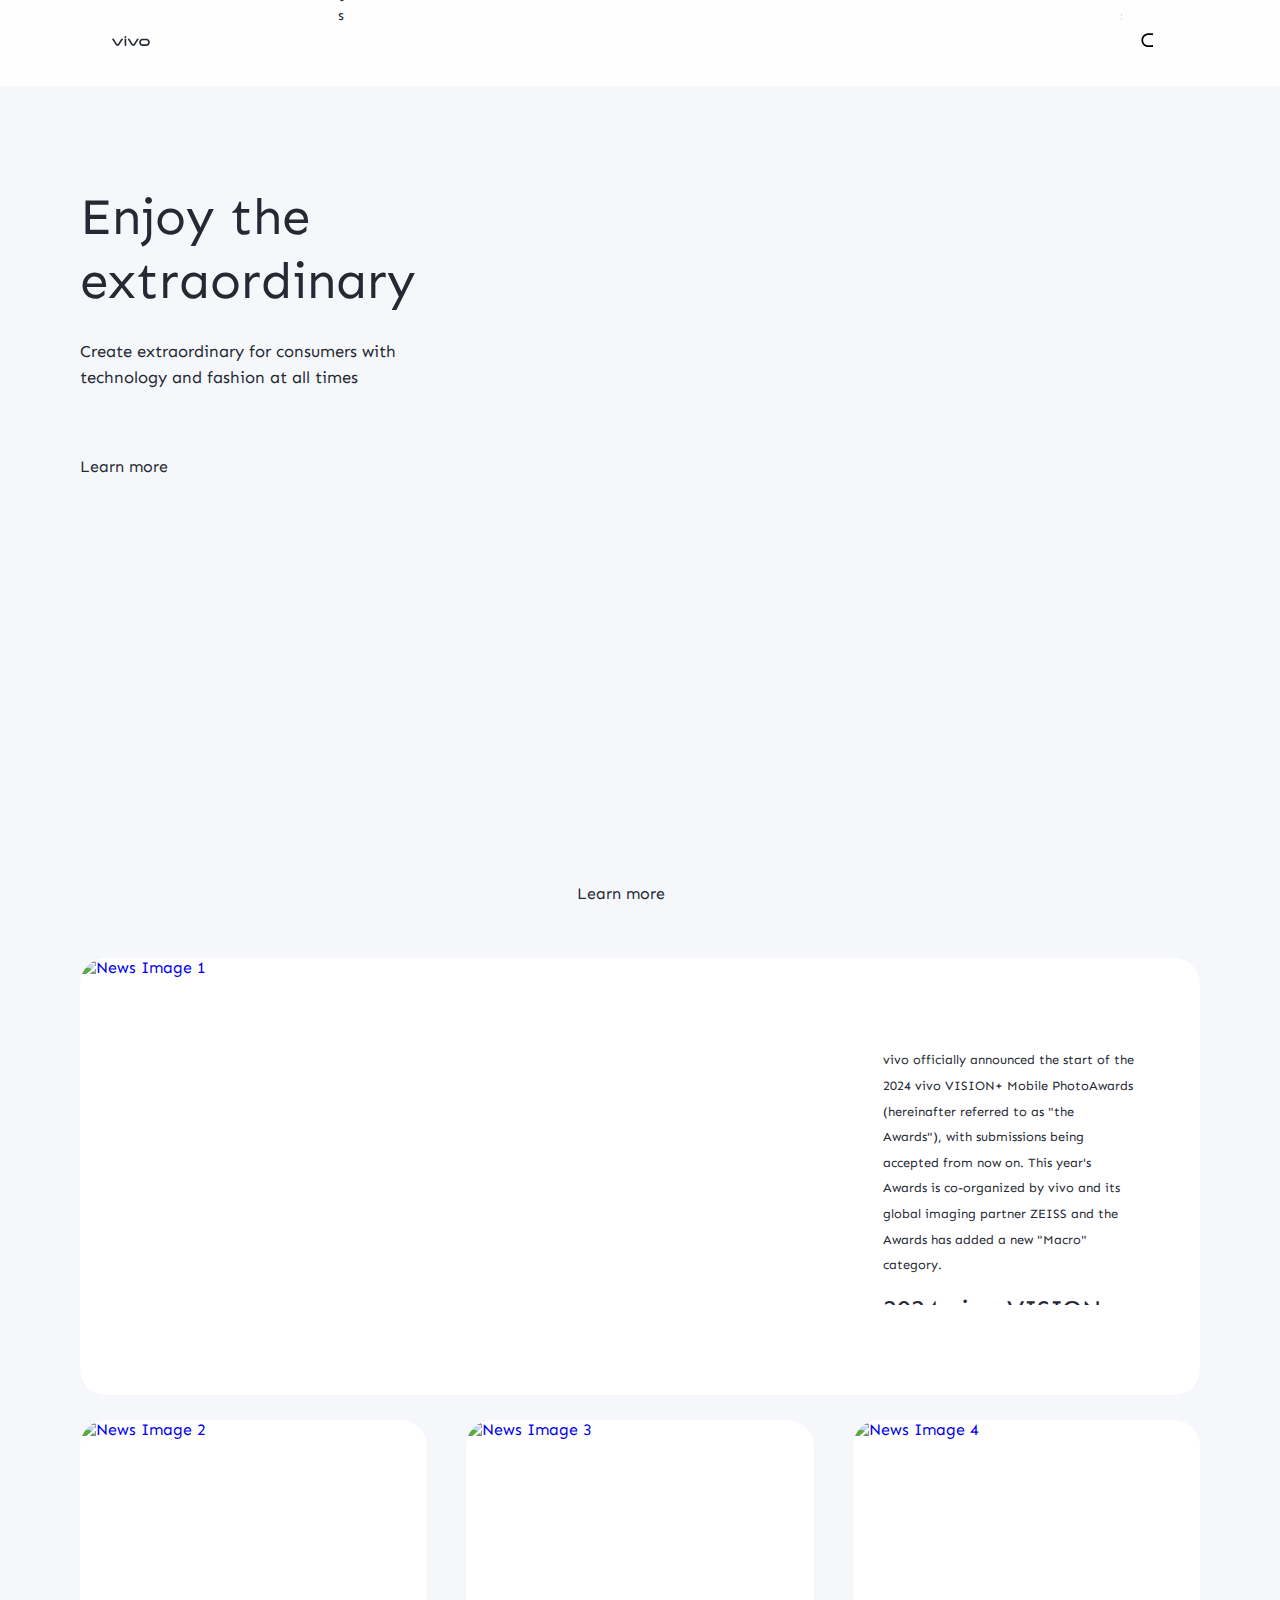
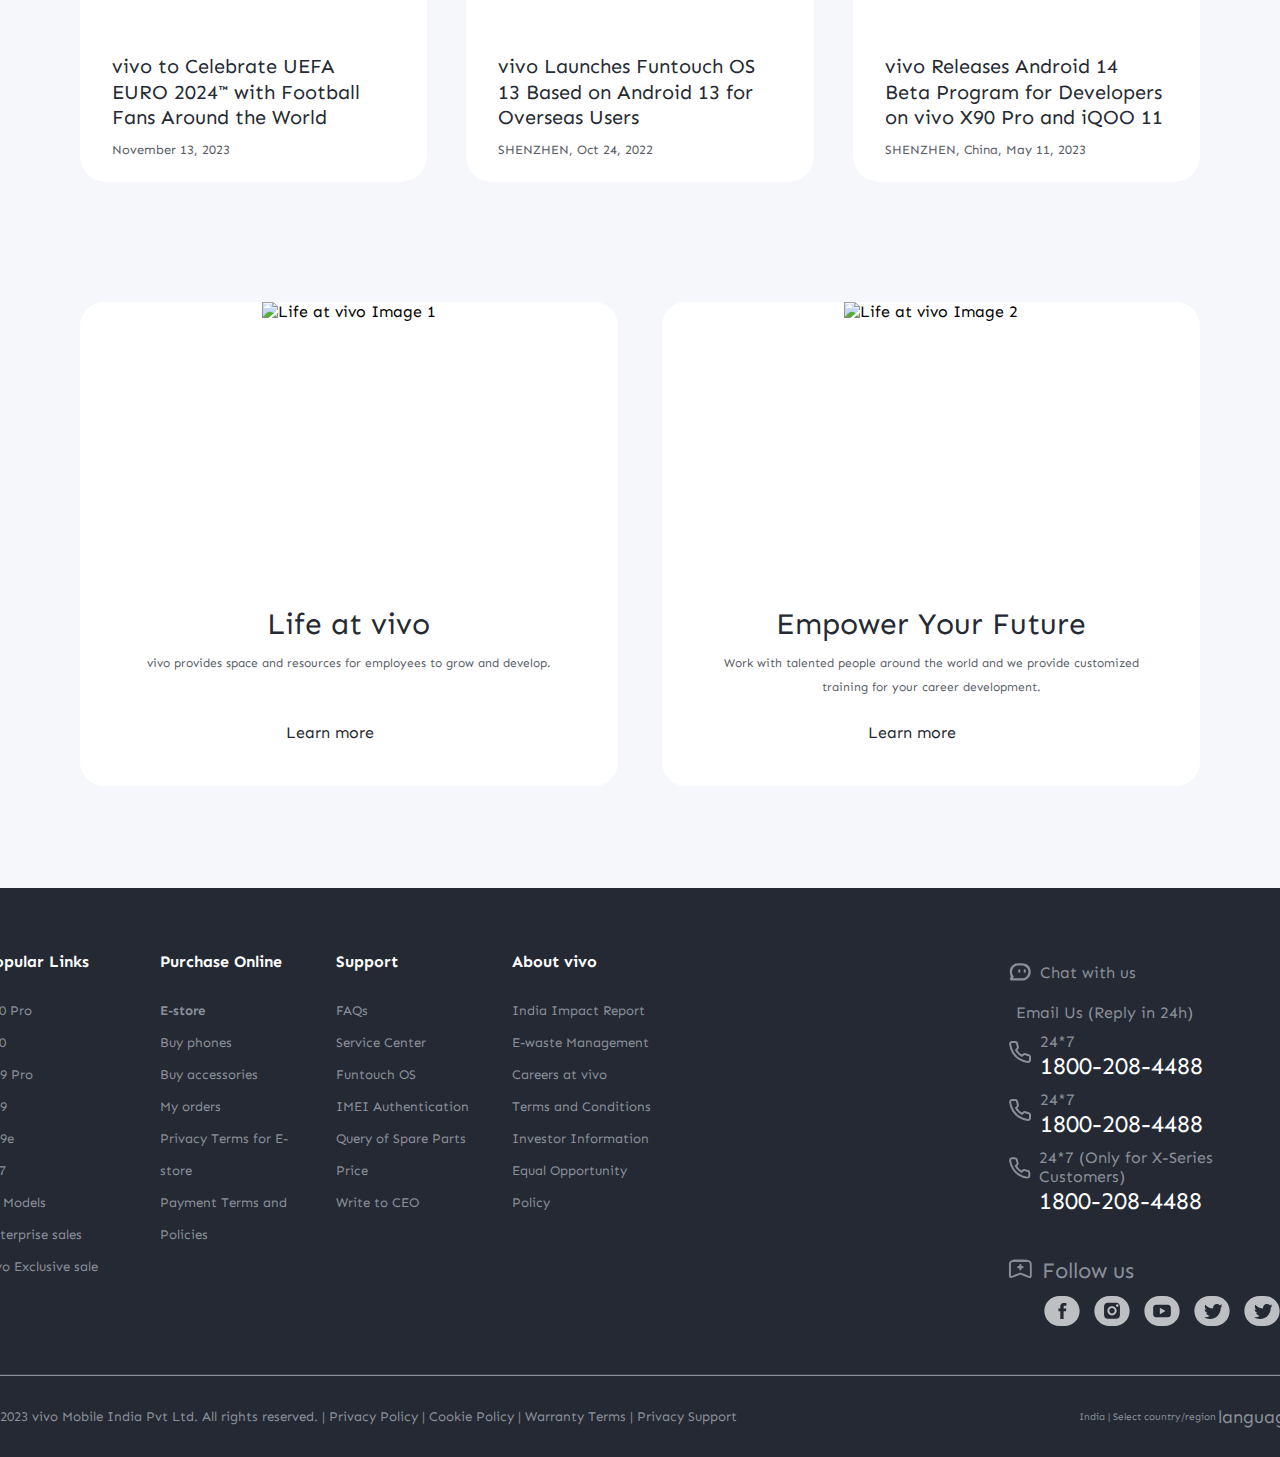
==== suvansh/index.html @ 3f486290 "Add files via upload" ====
<!DOCTYPE html>
<html lang="en">

<head>
  <meta charset="UTF-8">
  <meta name="viewport" content="width=device-width, initial-scale=1.0">
  <link rel="stylesheet" href="styles.css">
  <title>About vivo | vivo India</title>
  <link
  rel="icon"
  href="//asia-exstatic.vivoglobal.com/static/favicon-vivo_0549efd.ico"
  type="image/vnd.microsoft.icon"
/>
<link rel="stylesheet" href="../01Muzammil/stylehome.css" />

<script src="https://kit.fontawesome.com/25c81bc001.js" crossorigin="anonymous"></script>
</head>

<body>
  <!-- nav-common-start-->
  <nav class="navbar">
    <div class="logo-div">
      <a href><svg
          width="72"
          height="24"
          viewBox="0 0 103 28"
          version="1.1"
          xmlns="http://www.w3.org/2000/svg"
          xmlns:xlink="http://www.w3.org/1999/xlink">
          <path
            id="common-path"
            class="vep-wap-logo-path"
            d="M92.1201187,22.7773568 L83.3531521,22.7773568 C78.4247857,22.7773568 77.9864276,18.7356293 77.9864276,17.5007165 C77.9864276,16.2658037 78.4247857,12.2240763 83.3531521,12.2240763 L92.1201187,12.2240763 C97.0484851,12.2240763 97.4868432,16.2658037 97.4868432,17.5007165 C97.4868432,18.7356293 97.0484851,22.7773568 92.1201187,22.7773568 M92.1201187,7.77940186 L83.3531521,7.77940186 C74.2419976,7.77940186 73.4316287,15.2256518 73.4316287,17.5007165 C73.4316287,19.7759758 74.2419976,27.2222258 83.3531521,27.2222258 L92.1201187,27.2222258 C101.231468,27.2222258 102.041837,19.7759758 102.041837,17.5007165 C102.041837,15.2256518 101.231468,7.77940186 92.1201187,7.77940186"
            fill="#242933"></path>
          <path
            id="common-path"
            class="vep-wap-logo-path"
            d="M71.6722232,8.23532926 L68.8307758,8.23532926 C67.6137631,8.23532926 67.362967,8.44312615 66.8934784,9.13947923 C66.4241842,9.83602688 58.2963682,22.2443033 58.2963682,22.2443033 C58.0372058,22.6258479 57.7622835,22.7801391 57.4200413,22.7801391 C57.0779936,22.7801391 56.8028767,22.6258479 56.5437143,22.2443033 C56.5437143,22.2443033 48.4158983,9.83602688 47.9466042,9.13947923 C47.4771155,8.44312615 47.2263194,8.23532926 46.0095013,8.23532926 L43.1678593,8.23532926 C42.5139217,8.23532926 42.2146786,8.74664971 42.6257973,9.37101323 C43.0369161,9.99537674 52.3331032,24.1107786 52.3331032,24.1107786 C53.8394361,26.3265005 54.9449623,27.2222841 57.4200413,27.2222841 C59.8951202,27.2222841 61.0008409,26.3265005 62.5073684,24.1107786 C62.5073684,24.1107786 71.8031664,9.99537674 72.2142852,9.37101323 C72.6254039,8.74664971 72.3263554,8.23532926 71.6722232,8.23532926"
            fill="#242933"></path>
          <path
            id="common-path"
            class="vep-wap-logo-path"
            d="M33.9316764,9.43928657 C33.9316764,8.57716293 34.273335,8.2353098 35.1354586,8.2353098 L37.2832769,8.2353098 C38.1454005,8.2353098 38.4872537,8.57716293 38.4872537,9.43928657 L38.4872537,26.0182879 C38.4872537,26.8804115 38.1454005,27.2222647 37.2832769,27.2222647 L35.1354586,27.2222647 C34.273335,26.8804115 33.9316764,26.0182879 33.9316764,9.43928657 L33.9316764,9.43928657 Z"
            fill="#242933"></path>
          <path
            id="common-path"
            class="vep-wap-logo-path"
            d="M29.2512459,8.23532926 L26.4097985,8.23532926 C25.1925912,8.23532926 24.9417952,8.44312615 24.4723065,9.13947923 C24.0030124,9.83602688 15.8753909,22.2443033 15.8753909,22.2443033 C15.6160339,22.6256534 15.3411116,22.7801391 14.9988694,22.7801391 C14.6566271,22.7801391 14.3817048,22.6256534 14.1225424,22.2443033 C14.1225424,22.2443033 5.9947264,9.83602688 5.52543229,9.13947923 C5.05613818,8.44312615 4.80514754,8.23532926 3.5883294,8.23532926 L0.746492834,8.23532926 C0.0162852061,8.23532926 -0.206687867,8.74664971 0.204625463,9.37101323 C0.615744226,9.99537674 9.91193135,24.1107786 9.91193135,24.1107786 C11.4180697,26.3265005 12.5237904,27.2222841 14.9988694,27.2222841 C17.4741429,27.2222841 18.5796691,26.3265005 20.0861965,24.1107786 C20.0861965,24.1107786 29.3821891,9.99537674 29.7931133,9.37101323 C30.2044266,8.74664971 29.9814536,8.23532926 29.2512459,8.23532926"
            fill="#242933"></path>
          <path
            id="common-path"
            class="vep-wap-logo-path"
            d="M33.7359621,4.43800671 C33.0359123,3.73815144 33.0359123,3.18324812 33.7359621,2.48319828 L35.231983,0.987177377 C35.9318383,0.287127538 36.4869362,0.287127538 37.1867914,0.986982811 L38.6830069,2.48319828 C39.3828622,3.18324812 39.3828622,3.73815144 38.6830069,4.43800671 L37.1867914,5.93422218 C36.4869362,6.63427202 35.9318383,6.63427202 35.231983,5.93422218 L33.7359621,4.43800671 Z"
            fill="#242933"></path>
        </svg>
      </a>
    </div>
    <div class="sectionids">
      <ul class="sectionids-ul">
<<<<<<< HEAD
        <li><a href="../index.html">Home</a></li>
<<<<<<< HEAD
        <li><a href="products.html">Products</a></li>
=======
>>>>>>> 7c93c05c3db75f59382f20cd50e160024374c603
=======
        <li><a href="index.html">Home</a></li>
>>>>>>> a757526c0f9a6b9eab68d510dab47db81143c32b
        <li><a href="../Abhijeet/vivoProduct.html">Products</a></li>
        <li><a href="../Srijan/e-store.html">E-Store</a></li>
        <li><a href="../01Muzammil/vivo-exclusive-store/vivo-exclusive.html">vivo Exclusive store</a></li>
        <li><a href="community.html">Community</a></li>
        <li><a href="../krishna/support.html">Support</a></li>
        <li><a href="funtouch-os.html">Funtouch OS</a></li>
        <li><a href="../suvansh/index.html">Explore vivo</a></li>
        <li><a href="index.html">iQOO</a></li>
      </ul>
    </div>
    <div class="icon-div">
      <ul>
        <li>
          <a href></a><svg
            width="28"
            height="28"
            viewBox="0 0 28 28"
            version="1.1"
            xmlns="http://www.w3.org/2000/svg"
            xmlns:xlink="http://www.w3.org/1999/xlink">
            <path
              id="common-path"
              d="M16,5 C20.418278,5 24,8.581722 24,13 C24,16.0803917 22.2590043,18.7541521 19.7073223,20.0909719 L23.0905984,23.3102362 C23.2506305,23.4625276 23.2569056,23.7157158 23.1046142,23.875748 C23.0291106,23.9550893 22.9243759,24 22.8148504,24 L20.6539141,24 C20.3972737,24 20.150457,23.9013297 19.9645442,23.7244095 L17.0320536,20.9340435 C16.6941842,20.9775607 16.3497126,21 16,21 L12,21 C7.581722,21 4,17.418278 4,13 C4,8.581722 7.581722,5 12,5 L16,5 Z M16,7 L12,7 C8.6862915,7 6,9.6862915 6,13 C6,16.3137085 8.6862915,19 12,19 L16,19 C19.3137085,19 22,16.3137085 22,13 C22,9.6862915 19.3137085,7 16,7 Z"></path>
          </svg>
        </li>
        <li>
          <a href><svg
              xmlns="http://www.w3.org/2000/svg"
              width="28"
              height="28"
              viewBox="0 0 28 28">
              <g
                id="common-path"
                transform="translate(3.000000, 5.000000)"
                fill="#242933"
                fill-rule="nonzero">
                <g transform="translate(0.000000, 12.000000)">
                  <path
                    id="common-path"
                    d="M5.77506174,0.00413847206 L6,0 L17,0 C20.2383969,0 22.8775718,2.56557489 22.9958615,5.77506174 L23,6 L23,6.5 C23,6.77614237 22.7761424,7 22.5,7 L21.5,7 C21.2238576,7 21,6.77614237 21,6.5 L21,6 C21,3.85780461 19.3160315,2.10892112 17.1996403,2.00489531 L17,2 L6,2 C3.85780461,2 2.10892112,3.68396847 2.00489531,5.80035966 L2,6 L2,6.5 C2,6.77614237 1.77614237,7 1.5,7 L0.5,7 C0.223857625,7 3.38176876e-17,6.77614237 0,6.5 L0,6 C0,2.76160306 2.56557489,0.122428238 5.77506174,0.00413847206 Z"></path>
                </g>
                <path
                  id="common-path"
                  d="M13.002,0 C15.7634237,0 18.002,2.23857625 18.002,5 C18.002,7.76142375 15.7634237,10 13.002,10 L10.002,10 C7.24057625,10 5.002,7.76142375 5.002,5 C5.002,2.23857625 7.24057625,0 10.002,0 L13.002,0 Z M13.002,2 L10.002,2 C8.34514575,2 7.002,3.34314575 7.002,5 C7.002,6.59768088 8.25091996,7.90366088 9.82572721,7.99490731 L10.002,8 L13.002,8 C14.6588542,8 16.002,6.65685425 16.002,5 C16.002,3.40231912 14.75308,2.09633912 13.1782728,2.00509269 L13.002,2 Z"></path>
              </g>
            </svg></a>
        </li>
      </ul>
    </div>
    <div class="bars-icons">
      <i class="fa-solid fa-bars"></i>
    </div>
  </nav>
<<<<<<< HEAD
=======
  <!-- nav-common-end -->
>>>>>>> 7c93c05c3db75f59382f20cd50e160024374c603
  <!-- Main content container with about class -->
  <div class="about content">
    <!-- Top Section -->
    <div class="top-section">
      <div class="top-img-box">
        <!-- Responsive image with source set -->
        <picture class="section">
          <source srcset="//asia-exstatic.vivoglobal.com/static/bus/about-vivo/home/dist/img/banner-wap_3d18c80.png"
            media="screen and (max-width: 768px)">
          <img src="//asia-exstatic.vivoglobal.com/static/bus/about-vivo/home/dist/img/banner-pc_9ada762.jpg"
            alt="Top Banner Image">
        </picture>
      </div>
      <div class="top-content-box">
        <!-- Title, auxiliary title, and learn more link -->
        <p class="title section">Enjoy the extraordinary</p>
        <div class="auxiliaryTitle section">Create extraordinary for consumers with technology and fashion at all times
        </div>
        <a class="link link-vivo" href="https://www.vivo.com/en/about-vivo/culture" data-name="Enjoy the extraordinary">
          <span class="section">Learn more</span>
        </a>
      </div>
    </div>

    <!-- Content Wrap -->
    <div class="content-wrap margin-top">
      <!-- News Wrap -->
      <div class="news-wrap">
        <div class="news-head">
          <!-- News title, auxiliary title, and learn more link -->
          <p class="news-title section"></p>
          <p class="news-auxiliaryTitle section"></p>
          <a class="news-link link link-vivo" href="/en/about-vivo/news">
            <span class="section">Learn more</span>
          </a>
        </div>
        <!-- News List -->
        <ul>
          <!-- News Item 1 -->
          <li>
            <a href="/en/about-vivo/news/visionplus-2024" style="opacity: 1; transform: translateY(0px);">
              <div class="img-box">
                <img class="section"
                  src="https://asia-exstatic-vivofs.vivo.com/PSee2l50xoirPK7y/1700131267339/0d140b87af67050ff0d4ca488b136fec.jpg"
                  alt="News Image 1">
              </div>
              <div class="content-box" style="opacity: 1; transform: translateY(0px);">
                <div class="content-box-div">
                  <!-- News content: type, title, date -->
                  <p class="type section">vivo officially announced the start of the 2024 vivo VISION+ Mobile PhotoAwards
                    (hereinafter referred to as "the Awards"), with submissions being accepted from now on. This year's
                    Awards is co-organized by vivo and its global imaging partner ZEISS and the Awards has added a new
                    "Macro" category.</p>
                  <p class="title section">2024 vivo VISION+ Mobile PhotoAwards Now Launched</p>
                  <p class="date section">November 13, 2023</p>
                </div>
              </div>
            </a>
          </li>
          <!-- News Item 2 -->
          <li>
            <a href="/en/about-vivo/news/european-football-championship" style="opacity: 1; transform: translateY(0px);"
              class="">
              <div class="img-box">
                <img class="section"
                  src="https://asia-exstatic-vivofs.vivo.com/PSee2l50xoirPK7y/1699855565873/b72aaa2740de5b461c51fe7a09f1814a.jpg"
                  alt="News Image 2">
              </div>
              <div class="content-box">
                <div class="content-box-div">
                  <!-- News content: type, title, date -->
                  <p class="type section">vivo is thrilled to be joining global football fans at the highly anticipated
                    UEFA EURO 2024TM, set to take place in Germany next summer.</p>
                  <p class="title section">vivo to Celebrate UEFA EURO 2024™ with Football Fans Around the World
                  </p>
                  <p class="date section">November 13, 2023</p>
                </div>
              </div>
            </a>
          </li>
          <!-- News Item 3 -->
          <li>
            <a href="/en/about-vivo/news/fos-13" style="opacity: 1; transform: translateY(0px);">
              <div class="img-box">
                <img class="section"
                  src="https://asia-exstatic-vivofs.vivo.com/PSee2l50xoirPK7y/1666578416890/127d2bfc8c74b2ececf94de65e20e2e2.png"
                  alt="News Image 3">
              </div>
              <div class="content-box">
                <div class="content-box-div">
                  <!-- News content: type, title, date -->
                  <p class="type section">This new operating system brings new personalization options, security upgrades,
                    and more easy-to-use features for a smoother, uninterrupted experience</p>
                  <p class="title section">vivo Launches Funtouch OS 13 Based on Android 13 for Overseas Users</p>
                  <p class="date section">SHENZHEN, Oct 24, 2022</p>
                </div>
              </div>
            </a>
          </li>
          <!-- News Item 4 -->
          <li>
            <a href="/en/about-vivo/news/android-14" style="opacity: 1; transform: translateY(0px);">
              <div class="img-box">
                <img class="section"
                  src="https://asia-exstatic-vivofs.vivo.com/PSee2l50xoirPK7y/1683772980721/dcc50623fa39701396b88b13f3b0f4c5.png"
                  alt="News Image 4">
              </div>
              <div class="content-box">
                <div class="content-box-div">
                  <!-- News content: type, title, date -->
                  <p class="type section">Global technology brand vivo today announced Android 14 Beta 1 will be available
                    on vivo X90 Pro and iQOO 11 smartphones in Southeast Asia starting from May 11. The program provides
                    vivo developers with early access to the latest Android experience, enabling them to try out
                  <!-- News content: type, title, date -->
                  <p class="type section">Global technology brand vivo today announced Android 14 Beta 1 will be available
                    on vivo X90 Pro and iQOO 11 smartphones in Southeast Asia starting from May 11. The program provides
                    vivo developers with early access to the latest Android experience, enabling them to try out the new
                    features and improve the compatibility of their applications.</p>
                  <p class="title section">vivo Releases Android 14 Beta Program for Developers on vivo X90 Pro
                    and iQOO 11</p>
                  <p class="date section">SHENZHEN, China, May 11, 2023</p>
                </div>
              </div>
            </a>
          </li>
        </ul>
      </div>

      <!-- Life at vivo Section -->
      <div class="life-vivo">
        <!-- Life at vivo Item 1 -->
        <div>
          <div class="img section">
            <img src="https://asia-exstatic-vivofs.vivo.com/PSee2l50xoirPK7y/1543053148711/59c161fef6450ffbbc30c06a859ef04d.png"
              alt="Life at vivo Image 1">
          </div>
          <div class="text">
            <!-- Life at vivo content: title, sketch, learn more link -->
            <p class="life-title section">Life at vivo</p>
            <p class="life-sketch section">vivo provides space and resources for employees to grow and develop.</p>
            <a class="link link-vivo" data-name="Life at vivo" href="/en/about-vivo/career/life-at-vivo"><span
                class="section">Learn more</span></a>
          </div>
        </div>
        <!-- Life at vivo Item 2 -->
        <div>
          <div class="img section">
            <img src="https://asia-exstatic-vivofs.vivo.com/PSee2l50xoirPK7y/1543053544861/196266f59cb5cb17a0e7ebeb726f50de.png"
              alt="Life at vivo Image 2">
          </div>
          <div class="text">
            <!-- Life at vivo content: title, sketch, learn more link -->
            <p class="life-title section">Empower Your Future</p>
            <p class="life-sketch section">Work with talented people around the world and we provide customized
              training for your career development.</p>
            <a class="link link-vivo" data-name="Empower Your Future" href="/en/about-vivo/empower-your-future"><span
                class="section">Learn more</span></a>
          </div>
        </div>
      </div>
    </div>
  </div>
  </div>
  </div>
  </div>
  </div>
  <footer>
    <div class="upper-text">
      <div class="left-container">
        <div class="footer-attributes">
          <h4>Popular Links</h4>
          <h5><a href="x90-pro.html">X90 Pro</a></h5>
          <h5><a href="x90.html">X90</a></h5>
          <h5><a href="v29-pro.html">V29 Pro</a></h5>
          <h5><a href="v29.html">V29</a></h5>
          <h5><a href="v29e.html">V29e</a></h5>
          <h5><a href="y27.html">Y27</a></h5>
          <h5><a href="all-models.html">All Models</a></h5>
          <h5><a href="enterprise-sales.html">Enterprise sales</a></h5>
          <h5><a href="vivo-exclusive-sales.html">vivo Exclusive sale</a></h5>
        </div>
        <div class="footer-attributes">
          <h4>Purchase Online</h4>
          <a href="e-store.html">
            <h5>E-store</h5>
          </a>
          <h5><a href="buy-phones.html">Buy phones</a></h5>
          <h5><a href="buy-accessories.html">Buy accessories</a></h5>
          <h5><a href="my-orders.html">My orders</a></h5>
          <h5>
            <a href="privacy-terms-e-store.html">Privacy Terms for E-store</a>
          </h5>
          <h5>
            <a href="payment-terms-policies.html">Payment Terms and Policies</a>
          </h5>
        </div>
        <div class="footer-attributes">
          <h4>Support</h4>
          <h5><a href="faq.html">FAQs</a></h5>
          <h5><a href="service-center.html">Service Center</a></h5>
          <h5><a href="funtouch-os.html">Funtouch OS</a></h5>
          <h5><a href="imei-authentication.html">IMEI Authentication</a></h5>
          <h5>
            <a href="spare-parts-query.html">Query of Spare Parts Price</a>
          </h5>
          <h5><a href="write-to-ceo.html">Write to CEO</a></h5>
        </div>
        <div class="footer-attributes">
          <h4>About vivo</h4>
          <h5><a href="india-impact-report.html">India Impact Report</a></h5>
          <h5><a href="e-waste-management.html">E-waste Management</a></h5>
          <h5><a href="careers-at-vivo.html">Careers at vivo</a></h5>
          <h5>
            <a href="terms-and-conditions.html">Terms and Conditions</a>
          </h5>
          <h5>
            <a href="investor-information.html">Investor Information</a>
          </h5>
          <h5>
            <a href="equal-opportunity-policy.html">Equal Opportunity Policy</a>
          </h5>
        </div>
      </div>
      <div class="right-container">
        <div class="right-upper-msg-box">
          <a class="msg-link" href>
            <svg
              xmlns="http://www.w3.org/2000/svg"
              xmlns:xlink="http://www.w3.org/1999/xlink"
              width="100%"
              viewBox="0 0 100 83"
              xml:space="preserve">
              <path
                fill="#828791"
                opacity="1.000000"
                stroke="none"
                id="common-path"
                d="M41.646271,1.264793 C48.021152,1.000000 54.042305,1.000000 60.531731,1.000000 C63.112144,2.556065 65.644722,2.011544 67.988136,2.355129 C83.225128,4.589136 94.530022,13.501679 98.153130,27.540466 C103.760262,49.266937 99.937042,66.414024 78.416664,78.927376 C73.276405,81.916267 67.510551,82.289825 61.680248,82.353027 C44.708366,82.536980 27.738106,82.611839 10.766744,82.329323 C3.851337,82.214195 2.891072,81.094139 3.188910,74.198586 C3.274051,72.227409 3.668442,70.423912 4.514659,68.772911 C6.423957,65.047791 5.648293,61.578064 4.637895,57.708122 C-2.003165,32.272137 2.612155,17.258274 24.412493,4.637723 C29.552517,1.662084 35.656052,2.550513 41.646271,1.264793 z" />
              <path
                fill="#252A34"
                opacity="1.000000"
                stroke="none"
                id="bg-path"
                d="M60.571693,12.035473 C84.428963,15.370170 96.672005,36.656593 86.022270,56.073414 C80.837746,65.525940 72.510719,71.464882 61.582211,71.900345 C47.963223,72.443024 34.304558,71.939697 20.663908,72.026527 C17.514275,72.046577 17.102703,70.718163 18.582293,68.523277 C21.161104,64.697784 19.797455,62.163490 17.293512,58.601421 C10.684074,49.198948 11.205389,38.562889 15.739708,28.645550 C20.342918,18.577528 29.070789,13.003926 40.166565,12.103437 C46.775536,11.567080 53.463551,12.004617 60.571693,12.035473 z" />
              <path
                fill="#818690"
                opacity="1.000000"
                stroke="none"
                id="common-path"
                d="M76.526947,30.976627 C76.885658,34.484676 77.095207,37.637726 77.114975,40.791962 C77.133751,43.785923 76.113121,45.986370 72.570862,46.060497 C69.048813,46.134197 67.903908,44.116879 67.858978,41.021851 C67.832405,39.191467 67.800652,37.359566 67.843613,35.530048 C67.998230,28.945473 69.965004,27.811380 76.526947,30.976627 z" />
              <path
                fill="#818690"
                opacity="1.000000"
                stroke="none"
                id="common-path"
                d="M47.729248,45.963493 C43.745121,46.429993 42.022461,44.613419 41.871204,41.253597 C41.752987,38.627586 41.714451,35.962322 42.031155,33.362080 C42.370842,30.573090 44.027622,28.840485 47.098976,29.216082 C49.766174,29.542255 51.459671,30.979280 51.020706,33.831589 C50.390884,37.924026 53.386391,42.912083 47.729248,45.963493 z" />
            </svg>
            <p>Chat with us</p>
          </a>
          <a class="msg-link" href>
            <i class="fa-solid fa-envelope"></i>
            <p>Email Us (Reply in 24h)</p>
          </a>
          <a class="footer-msg-box" href>
            <svg
              xmlns="http://www.w3.org/2000/svg"
              width="24"
              height="24"
              viewBox="0 0 24 24"
              fill="none"
              stroke="currentColor"
              stroke-width="2"
              stroke-linecap="round"
              stroke-linejoin="round"
              class="lucide lucide-phone">
              <path
                id="common-path"
                d="M22 16.92v3a2 2 0 0 1-2.18 2 19.79 19.79 0 0 1-8.63-3.07 19.5 19.5 0 0 1-6-6 19.79 19.79 0 0 1-3.07-8.67A2 2 0 0 1 4.11 2h3a2 2 0 0 1 2 1.72 12.84 12.84 0 0 0 .7 2.81 2 2 0 0 1-.45 2.11L8.09 9.91a16 16 0 0 0 6 6l1.27-1.27a2 2 0 0 1 2.11-.45 12.84 12.84 0 0 0 2.81.7A2 2 0 0 1 22 16.92z" />
            </svg>
            <p>
              <span class="footer-msg-title">24*7</span>
              <span class="footer-msg-tel">1800-208-4488</span>
            </p>
          </a>
          <a class="footer-msg-box" href>
            <svg
              xmlns="http://www.w3.org/2000/svg"
              width="24"
              height="24"
              viewBox="0 0 24 24"
              fill="none"
              stroke="currentColor"
              stroke-width="2"
              stroke-linecap="round"
              stroke-linejoin="round"
              class="lucide lucide-phone">
              <path
                id="common-path"
                d="M22 16.92v3a2 2 0 0 1-2.18 2 19.79 19.79 0 0 1-8.63-3.07 19.5 19.5 0 0 1-6-6 19.79 19.79 0 0 1-3.07-8.67A2 2 0 0 1 4.11 2h3a2 2 0 0 1 2 1.72 12.84 12.84 0 0 0 .7 2.81 2 2 0 0 1-.45 2.11L8.09 9.91a16 16 0 0 0 6 6l1.27-1.27a2 2 0 0 1 2.11-.45 12.84 12.84 0 0 0 2.81.7A2 2 0 0 1 22 16.92z" />
            </svg>
            <p>
              <span class="footer-msg-title">24*7</span>
              <span class="footer-msg-tel">1800-208-4488</span>
            </p>
          </a>
          <a class="footer-msg-box" href>
            <svg
              xmlns="http://www.w3.org/2000/svg"
              width="24"
              height="24"
              viewBox="0 0 24 24"
              fill="none"
              stroke="currentColor"
              stroke-width="2"
              stroke-linecap="round"
              stroke-linejoin="round"
              class="lucide lucide-phone">
              <path
                id="common-path"
                d="M22 16.92v3a2 2 0 0 1-2.18 2 19.79 19.79 0 0 1-8.63-3.07 19.5 19.5 0 0 1-6-6 19.79 19.79 0 0 1-3.07-8.67A2 2 0 0 1 4.11 2h3a2 2 0 0 1 2 1.72 12.84 12.84 0 0 0 .7 2.81 2 2 0 0 1-.45 2.11L8.09 9.91a16 16 0 0 0 6 6l1.27-1.27a2 2 0 0 1 2.11-.45 12.84 12.84 0 0 0 2.81.7A2 2 0 0 1 22 16.92z" />
            </svg>
            <p>
              <span class="footer-msg-title">24*7 (Only for X-Series
                Customers)</span>
              <span class="footer-msg-tel">1800-208-4488</span>
            </p>
          </a>
        </div>
        <div class="icons-holder">
          <svg
            id="Layer_1"
            xmlns="http://www.w3.org/2000/svg"
            xmlns:xlink="http://www.w3.org/1999/xlink"
            width="24"
            height="24"
            viewBox="0 0 99 80"
            xml:space="preserve">
            <path
              fill="#868B95"
              opacity="1.000000"
              stroke="none"
              d="M22.000000,1.000000 C41.354229,1.000000 60.708454,1.000000 80.485077,1.378464 C97.149338,8.187816 98.177727,9.741574 98.177917,27.857355 C98.178047,40.684181 98.203545,53.511082 98.168396,66.337814 C98.141891,76.009033 92.928085,79.512886 83.834625,75.941940 C74.389687,72.232964 64.930298,68.550980 55.589142,64.593056 C52.445217,63.260944 49.784660,63.158024 46.603237,64.500793 C36.643559,68.704453 26.594250,72.705307 16.500368,76.578049 C9.867978,79.122719 4.039895,75.835495 3.953493,69.176941 C3.735241,52.357323 3.701173,35.526234 4.094473,18.711466 C4.300238,9.914347 9.870234,4.451293 18.558840,2.821495 C19.776926,2.593008 20.856377,1.625450 22.000000,1.000000 M88.347229,15.682558 C86.284546,11.656813 82.587326,11.021996 78.608376,11.020154 C60.301941,11.011679 41.995434,10.986703 23.689089,11.028489 C15.445984,11.047305 12.712748,13.822199 12.678596,22.216595 C12.623077,35.862984 12.648214,49.509800 12.682201,63.156330 C12.686076,64.712204 12.964801,66.267395 13.165779,68.333870 C15.352375,67.585655 16.912663,67.125748 18.416683,66.524979 C27.522366,62.887806 36.674450,59.356594 45.683376,55.492374 C49.323524,53.930996 52.506893,53.850021 56.173500,55.423527 C65.181694,59.289345 74.333450,62.821545 83.440483,66.455284 C85.077301,67.108383 86.776398,67.605408 89.340721,68.479065 C89.340721,62.220520 89.405220,56.775742 89.327400,51.333000 C89.161110,39.702675 88.921150,28.073400 88.347229,15.682558 z" />
            <path
              fill="#252A34"
              opacity="1.000000"
              stroke="none"
              d="M88.529297,16.063128 C88.921150,28.073400 89.161110,39.702675 89.327400,51.333000 C89.405220,56.775742 89.340721,62.220520 89.340721,68.479065 C86.776398,67.605408 85.077301,67.108383 83.440483,66.455284 C74.333450,62.821545 65.181694,59.289345 56.173500,55.423527 C52.506893,53.850021 49.323524,53.930996 45.683376,55.492374 C36.674450,59.356594 27.522366,62.887806 18.416683,66.524979 C16.912663,67.125748 15.352375,67.585655 13.165779,68.333870 C12.964801,66.267395 12.686076,64.712204 12.682201,63.156330 C12.648214,49.509800 12.623077,35.862984 12.678596,22.216595 C12.712748,13.822199 15.445984,11.047305 23.689089,11.028489 C41.995434,10.986703 60.301941,11.011679 78.608376,11.020154 C82.587326,11.021996 86.284546,11.656813 88.529297,16.063128 M55.161678,43.382088 C55.327820,41.430813 55.493958,39.479542 55.674107,37.363731 C58.509018,37.053459 61.047848,36.775593 63.949226,36.458046 C63.817913,33.470280 63.705933,30.922340 63.592861,28.349607 C60.608635,28.093039 58.203918,27.886293 56.440647,27.734695 C53.914574,25.032202 57.705498,20.352001 51.939728,19.549866 C44.330151,18.491222 47.897415,25.089163 45.846493,27.783716 C43.320400,27.992739 40.908623,28.192303 38.494652,28.392048 C38.494652,31.429531 38.494652,33.973186 38.494652,36.640949 C41.307346,36.883186 43.716415,37.090664 46.277817,37.311256 C46.596100,40.026161 46.874783,42.403236 47.226070,45.399662 C50.139271,44.959919 52.507599,44.602421 55.161678,43.382088 z" />
            <path
              fill="#888D97"
              opacity="1.000000"
              stroke="none"
              d="M55.018806,43.813507 C52.507599,44.602421 50.139271,44.959919 47.226070,45.399662 C46.874783,42.403236 46.596100,40.026161 46.277817,37.311256 C43.716415,37.090664 41.307346,36.883186 38.494652,36.640949 C38.494652,33.973186 38.494652,31.429531 38.494652,28.392048 C40.908623,28.192303 43.320400,27.992739 45.846493,27.783716 C47.897415,25.089163 44.330151,18.491222 51.939728,19.549866 C57.705498,20.352001 53.914574,25.032202 56.440647,27.734695 C58.203918,27.886293 60.608635,28.093039 63.592861,28.349607 C63.705933,30.922340 63.817913,33.470280 63.949226,36.458046 C61.047848,36.775593 58.509018,37.053459 55.674107,37.363731 C55.493958,39.479542 55.327820,41.430813 55.018806,43.813507 z" />
          </svg>
          <div class="social-icons-container">
            <p>Follow us</p>
            <div class="social-icons">
              <svg
                viewBox="0 0 40 34"
                version="1.1"
                xmlns="http://www.w3.org/2000/svg"
                xmlns:xlink="http://www.w3.org/1999/xlink"
                width="40"
                height="34">
                <path
                  class="blue-hover"
                  d="M17,0 L23,0 C32.3888407,-1.72470207e-15 40,7.61115925 40,17 C40,26.3888407 32.3888407,34 23,34 L17,34 C7.61115925,34 1.14980138e-15,26.3888407 0,17 C-1.14980138e-15,7.61115925 7.61115925,1.72470207e-15 17,0 Z"
                  id="矩形"
                  fill="#BDBFC2"></path>
                <path
                  class="white-hover"
                  d="M25,11.0744073 L25,8 L22.3459055,8 L22.3459055,8.01288844 C18.8614848,8.13345284 18.145777,10.0566138 18.0838475,12.0770432 L18.0766877,14.2125912 L16,14.2125912 L16,17.2873313 L18.0766877,17.2873313 L18.0766877,26 L21.8025539,26 L21.8025539,17.2873313 L24.4719471,17.2873313 L25,14.2125912 L21.8025539,14.2125912 L21.8025539,12.3039524 C21.8025539,11.6246469 22.2640264,11.0744073 22.9231899,11.0744073 L25,11.0744073 Z"
                  id="Fill-1"
                  fill="#242933"></path>
              </svg>
              <svg
                viewBox="0 0 40 34"
                version="1.1"
                xmlns="http://www.w3.org/2000/svg"
                xmlns:xlink="http://www.w3.org/1999/xlink"
                width="40"
                height="34">
                <path
                  class="blue-hover"
                  d="M17,0 L23,0 C32.3888407,-1.72470207e-15 40,7.61115925 40,17 C40,26.3888407 32.3888407,34 23,34 L17,34 C7.61115925,34 1.14980138e-15,26.3888407 0,17 C-1.14980138e-15,7.61115925 7.61115925,1.72470207e-15 17,0 Z"
                  id="矩形备份-10"
                  fill="#BDBFC2"></path>
                <g
                  class="white-hover"
                  transform="translate(11.000000, 7.000000)"
                  fill="#242933">
                  <path
                    class="white-hover"
                    d="M9.0000415,6.69406151 C7.34274629,6.69406151 6,8.03681244 6,9.69411338 C6,11.3513106 7.34274629,12.6940615 9.0000415,12.6940615 C10.6572537,12.6940615 12,11.3513106 12,9.69411338 C12,8.03681244 10.6572537,6.69406151 9.0000415,6.69406151"
                    id="Fill-1"
                    fill="#242933"></path>
                  <path
                    class="white-hover"
                    d="M4.23689345,0.75 C1.90706544,0.75 0,2.65801991 0,4.98901396 L0,14.5199948 C0,16.8419801 1.90706544,18.75 4.23689345,18.75 L13.7631285,18.75 C16.0929565,18.75 18,16.8419801 18,14.510986 L18,4.98901396 C17.9909957,2.65801991 16.0839303,0.75 13.7541023,0.75 L4.23689345,0.75 Z M9.0000545,15 C6.09823362,15 3.75,12.6517664 3.75,9.7500545 C3.75,6.84823362 6.09823362,4.5 9.0000545,4.5 C11.9017664,4.5 14.25,6.84823362 14.25,9.7500545 C14.25,12.6517664 11.9017664,15 9.0000545,15 L9.0000545,15 Z M15.0000364,5.25 C14.1755511,5.25 13.5,4.58439236 13.5,3.74996362 C13.5,2.91553489 14.1656076,2.25 15.0000364,2.25 C15.8245459,2.25 16.5,2.91553489 16.5,3.74996362 C16.4900565,4.57454587 15.8245459,5.25 15.0000364,5.25 L15.0000364,5.25 Z"
                    fill="#242933"></path>
                </g>
              </svg>
              <svg
                viewBox="0 0 40 34"
                version="1.1"
                xmlns="http://www.w3.org/2000/svg"
                xmlns:xlink="http://www.w3.org/1999/xlink"
                width="40"
                height="34">
                <path
                  class="blue-hover"
                  d="M17,0 L23,0 C32.3888407,-1.72470207e-15 40,7.61115925 40,17 C40,26.3888407 32.3888407,34 23,34 L17,34 C7.61115925,34 1.14980138e-15,26.3888407 0,17 C-1.14980138e-15,7.61115925 7.61115925,1.72470207e-15 17,0 Z"
                  fill="#BDBFC2"></path>
                <g transform="translate(10.000000, 10.000000)" fill="#242933">
                  <path
                    class="white-hover"
                    d="M16.5355059,0 C19.98,0 19.98,3.44528932 19.98,3.44528932 L19.98,3.44528932 L19.98,10.5946252 C19.98,14.0421738 16.5355059,14.0421738 16.5355059,14.04 L3.44220899,14.04 C0.167912634,14.04 0.00819086018,10.9225609 0.000399554155,10.6184205 L0,3.44528932 C0,0.168062893 3.11457458,0.00819818993 3.41843552,0.000399911704 Z M7.56,3.24 L7.56,10.8 L14.04,7.02101435 L7.56,3.24 Z"
                    fill="#242933"></path>
                </g>
              </svg>
              <svg
                viewBox="0 0 40 34"
                version="1.1"
                xmlns="http://www.w3.org/2000/svg"
                xmlns:xlink="http://www.w3.org/1999/xlink"
                width="40"
                height="34">
                <path
                  class="blue-hover"
                  d="M17,0 L23,0 C32.3888407,-1.72470207e-15 40,7.61115925 40,17 C40,26.3888407 32.3888407,34 23,34 L17,34 C7.61115925,34 1.14980138e-15,26.3888407 0,17 C-1.14980138e-15,7.61115925 7.61115925,1.72470207e-15 17,0 Z"
                  id="矩形备份-12"
                  fill="#BDBFC2"></path>
                <path
                  class="white-hover"
                  d="M32,11.0124772 C31.2272136,11.3533698 30.3982851,11.5845657 29.5268527,11.6880546 C30.4162044,11.1580668 31.0991379,10.3153386 31.4194809,9.31422204 C30.587835,9.8057113 29.6652596,10.1620595 28.683799,10.3561619 C27.8981948,9.52229834 26.7795323,9 25.540331,9 C23.1609076,9 21.2323383,10.9218638 21.2323383,13.2918899 C21.2323383,13.6276987 21.2707917,13.9559203 21.3438789,14.2699635 C17.7649126,14.0899372 14.5907844,12.3814124 12.4663331,9.78404786 C12.0947188,10.4187253 11.8831222,11.1567639 11.8831222,11.9421402 C11.8831222,13.4310162 12.5501616,14.7450519 13.7059702,15.514947 C12.9998877,15.4920828 11.6615277,15.2992067 11.6615277,14.9773718 L11.6615277,15.0309684 C11.6615277,17.1099176 13.2408115,18.8452663 15.2103465,19.2398577 C14.8490634,19.3382373 14.5149798,19.3905565 14.1215496,19.3905565 C13.8433516,19.3905565 13.5976083,19.3623787 13.3336381,19.3125886 C13.8821127,21.0186354 15.4839301,22.2586373 17.3688676,22.2942492 C15.8953053,23.4448383 14.0429251,24.1319116 12.024913,24.1319116 C11.6762426,24.1319116 11.3370574,24.110146 11,24.0718263 C12.9068559,25.2887852 15.1712009,26 17.6045873,26 C25.5275131,26 29.8606288,19.459481 29.8606288,13.7873644 C29.8606288,13.6008493 29.8571167,13.4157394 29.8481955,13.2319322 C30.6901725,12.6266077 31.4193014,11.8705844 31.9972057,11.0098715 L32,11.0124772 Z"
                  id="Fill-1"
                  fill="#242933"></path>
              </svg>
              <svg
                viewBox="0 0 40 34"
                version="1.1"
                xmlns="http://www.w3.org/2000/svg"
                xmlns:xlink="http://www.w3.org/1999/xlink"
                width="40"
                height="34">
                <path
                  class="blue-hover"
                  d="M17,0 L23,0 C32.3888407,-1.72470207e-15 40,7.61115925 40,17 C40,26.3888407 32.3888407,34 23,34 L17,34 C7.61115925,34 1.14980138e-15,26.3888407 0,17 C-1.14980138e-15,7.61115925 7.61115925,1.72470207e-15 17,0 Z"
                  id="矩形备份-12"
                  fill="#BDBFC2"></path>
                <path
                  class="white-hover"
                  d="M32,11.0124772 C31.2272136,11.3533698 30.3982851,11.5845657 29.5268527,11.6880546 C30.4162044,11.1580668 31.0991379,10.3153386 31.4194809,9.31422204 C30.587835,9.8057113 29.6652596,10.1620595 28.683799,10.3561619 C27.8981948,9.52229834 26.7795323,9 25.540331,9 C23.1609076,9 21.2323383,10.9218638 21.2323383,13.2918899 C21.2323383,13.6276987 21.2707917,13.9559203 21.3438789,14.2699635 C17.7649126,14.0899372 14.5907844,12.3814124 12.4663331,9.78404786 C12.0947188,10.4187253 11.8831222,11.1567639 11.8831222,11.9421402 C11.8831222,13.4310162 12.5501616,14.7450519 13.7059702,15.514947 C12.9998877,15.4920828 11.6615277,15.2992067 11.6615277,14.9773718 L11.6615277,15.0309684 C11.6615277,17.1099176 13.2408115,18.8452663 15.2103465,19.2398577 C14.8490634,19.3382373 14.5149798,19.3905565 14.1215496,19.3905565 C13.8433516,19.3905565 13.5976083,19.3623787 13.3336381,19.3125886 C13.8821127,21.0186354 15.4839301,22.2586373 17.3688676,22.2942492 C15.8953053,23.4448383 14.0429251,24.1319116 12.024913,24.1319116 C11.6762426,24.1319116 11.3370574,24.110146 11,24.0718263 C12.9068559,25.2887852 15.1712009,26 17.6045873,26 C25.5275131,26 29.8606288,19.459481 29.8606288,13.7873644 C29.8606288,13.6008493 29.8571167,13.4157394 29.8481955,13.2319322 C30.6901725,12.6266077 31.4193014,11.8705844 31.9972057,11.0098715 L32,11.0124772 Z"
                  id="Fill-1"
                  fill="#242933"></path>
              </svg>
            </div>
          </div>
        </div>
      </div>
    </div>
    <hr />
    <div class="bottom-text">
      <div class="bottom-text-1">
        <p>
          © 2023 vivo Mobile India Pvt Ltd. All rights reserved. | Privacy
          Policy | Cookie Policy | Warranty Terms | Privacy Support
        </p>
      </div>
      <div class="bottom-text-2">
        <p id="p1">India | Select country/region</p>
        <span class="material-symbols-outlined">language</span>
      </div>
    </div>
  </footer>
</body>

</html>
---- suvansh/styles.css ----
@import url('https://fonts.googleapis.com/css2?family=Sen&display=swap');
:root {
  --logo-initial-color: #242933;
  --vivo-blue: #415fff;
  --background-white:#FEFEFE;
  --background-white-2:#F5F7FA;
  --footer-bg:#242933;
  --text-grey:#8A8F99;
}
* {
  padding: 0;
  margin: 0;
  box-sizing: border-box;
  font-family: 'Sen', sans-serif;
  overflow-x: hidden;
}
body {
  width: 100vw;
  background-color: var(--background-white)
}
ul,
li,
a {
  list-style: none;
  text-decoration: none;
}
/* navbar-start */
.navbar {
  display: flex;
  flex-direction: row;
  width: 100%;
  padding: 0 13rem;
  justify-content: space-between;
  align-items: center;
  background-color: var(--background-white);
  height: 5.375rem;
  position: fixed;
  z-index: 10000;
}
/* logo */
.logo-div{
  width: 5.7rem;
}
svg{
  width: 100%;
}
.logo-div #common-path {
  fill: var(--logo-initial-color);
  transition: fill 0.4s ease-in; 
}
.logo-div:hover #common-path {
  fill: var(--vivo-blue);
}
/* sectionids */
.sectionids-ul {
  display: flex;
  flex-direction: row;
  transition: color 0.4s;
}
.sectionids-ul li {
  padding: 0 1.25vw;
}
.sectionids-ul li a {
  font-size: 14px;
  color: var(--logo-initial-color);
  transition: color 0.2s ease 0s;
}
.sectionids-ul li a:hover {
  color: var(--vivo-blue);
}
/* icons-nav */
.icon-div ul{
  display: flex;
  flex-direction: row;
}
.icon-div ul li{
  padding: 0 1.2vw;
}
.icon-div ul li svg {
  width: 24px; 
  transition: fill 0.3s; 
}
.icon-div ul li:hover #common-path {
  fill: var(--vivo-blue);
}
/* navbar-end */
:root {
    --main-text-color: #575C66;
    --secondary-text-color: #242933;
    --background-color: #fff;
    --accent-color: #415fff;
    --body-background-color: #f5f7fa;
}
@import url('https://fonts.googleapis.com/css2?family=Sen&display=swap');

:root {
  --logo-initial-color: #242933;
  --vivo-blue: #415fff;
  --background-white:#FEFEFE;
  --background-white-2:#F5F7FA;
  --footer-bg:#242933;
  --text-grey:#8A8F99;
}
* {
  padding: 0;
  margin: 0;
  box-sizing: border-box;
  font-family: 'Sen', sans-serif;
  overflow-x: hidden;
}
body {
  width: 100vw;
  background-color: var(--background-white)
}
ul,
li,
a {
  list-style: none;
  text-decoration: none;
}

/* navbar-start */

.navbar {
  display: flex;
  flex-direction: row;
  width: 100%;
  padding: 0 13rem;
  justify-content: space-between;
  align-items: center;
  background-color: var(--background-white);
  height: 5.375rem;
  position: fixed;
  z-index: 10000;
}

/* logo */

.logo-div{
  width: 5.7rem;
}
svg{
  width: 100%;
}
.logo-div #common-path {
  fill: var(--logo-initial-color);
  transition: fill 0.4s ease-in; 
}

.logo-div:hover #common-path {
  fill: var(--vivo-blue);
}
/* sectionids */

.sectionids-ul {
  display: flex;
  flex-direction: row;
  transition: color 0.4s;
}
.sectionids-ul li {
  padding: 0 1.25vw;
}
.sectionids-ul li a {
  font-size: 14px;
  color: var(--logo-initial-color);
  transition: color 0.2s ease 0s;
}
.sectionids-ul li a:hover {
  color: var(--vivo-blue);
}

/* icons-nav */
.icon-div ul{
  display: flex;
  flex-direction: row;
}
.icon-div ul li{
  padding: 0 1.2vw;
}
.icon-div ul li svg {
  width: 24px; 
  transition: fill 0.3s; 
}
.icon-div ul li:hover #common-path {
  fill: var(--vivo-blue);
}

/* navbar-end */
/* Global styles */
* {
    box-sizing: border-box;
    word-wrap: break-word;
}

a {
    text-decoration: none;
    cursor: pointer;
    outline: 0;
  
}

img {
    display: block;
    border: 0;
}

ul {
    padding: 0;
    margin: 0;
    list-style: none;
    text-align: left;
}

p {
    margin: 0;
}

div {
    outline: 0;
    
}

i {
    font-style: normal;
}

html,
body {
    width: 100%;
    margin: 0;
    padding: 0;
    text-rendering: optimizeLegibility;
}

body {
    background-color: var(--body-background-color);
    overflow-x: hidden;
}

/* Content section styles */
.content .link {
    max-width: 100%;
    position: relative;
    width: auto;
    display: inline-block;
    vertical-align: middle;
    margin: 0 auto;
    cursor: pointer;
    padding-right: 46px;
}

.content .link span {
    display: block;
    font-size: 20px;
    line-height: 28px;
    color: var(--secondary-text-color) !important;
    transition: color .4s;
    white-space: nowrap;
    text-overflow: ellipsis;
    overflow: hidden;
}



.content .link:before,
.content .link:after {
    position: absolute;
    content: '';
    width: 40px;
    height: 28px;
    background: no-repeat center;
    background-size: 100% 100%;
    top: 0;
    right: 0;
    transition: opacity .4s;
}

.content .link:before {
    background-image: url(//asia-exstatic.vivoglobal.com/static/img/icon/link-arrow-right-nor_cceb6ef.svg);
}

.content .link:after {
    opacity: 0;
}

.content .link.link-vivo:after {
    background-image: url(//asia-exstatic.vivoglobal.com/static/img/icon/link-arrow-right-vivo-hover_b73f43c.svg);
}

.content .link.link-iqoo:after {
    background-image: url(//asia-exstatic.vivoglobal.com/static/img/icon/link-arrow-right-iqoo-hover_53bbd23.svg);
}

@media screen and (max-width:1599px) {
    .content .link {
        padding-right: 3vw;
    }

    .content .link span {
        font-size: medium;
        line-height: 2vw;
    }

    .content .link:before,
    .content .link:after {
        width: 2.5vw;
        height: 2vw;
    }
}

@media screen and (min-width:769px) {
    .content .link:hover span {
        color: var(--accent-color) !important;
    }

    .content .link:hover:before {
        opacity: 0;
    }

    .content .link:hover:after {
        opacity: 1;
    }
}

@media screen and (max-width:768px) {
    .content .link {
        padding-right: 8vw
    }

    .content .link span {
        font-size: 4vw;
        line-height: 5vw
    }

    .content .link:before,
    .content .link:after {
        width: 7vw;
        height: 5vw
    }
}

.content .top-section {
    position: relative;
    height: 900px;
    overflow: hidden
}

.content .top-section .top-img-box {
    height: 100%
}

.content .top-section .top-img-box img {
    position: absolute;
    top: 0;
    bottom: 0;
    left: 50%;
    transform: translateX(-50%);
    height: 100%;
}

.content .top-section .top-content-box {
    width: 100%;
    max-width: 1440px;
    position: absolute;
    top: 208px;
    left: 50%;
    transform: translateX(-50%);
    z-index: 5;
}


.content .top-section .top-content-box .title {
    margin-bottom: 24px;
    font-size: 60px;
    line-height: 76px;
    max-width: 700px;
    color: var(--secondary-text-color);
}

.content .top-section .top-content-box .auxiliaryTitle {
    font-size: 22px;
    line-height: 32px;
    margin-bottom: 80px;
    max-width: 575px;
    color: var(--secondary-text-color);
}

.content .content-wrap {
    position: relative;
    z-index: 2;
    max-width: 1440px;
    margin: -192px auto 0;
    box-sizing: border-box;
    padding-bottom: 120px;
}

.content .content-wrap.margin-top {
    margin-top: 0 !important;
}

.content .content-wrap .photo-wrap {
    position: relative;
    padding-top: 50%;
    background: var(--background-color);
    border-radius: 24px;
    overflow: hidden;
}


.content .content-wrap .photo-wrap .left-box {
    max-width: 84.7%;
    position: absolute;
    left: 110px;
    top: 230px;
    opacity: 0;
    z-index: 1
}

.content .content-wrap .photo-wrap .left-box img {
    height: 36px;
    margin-bottom: 30px
}

.content .content-wrap .photo-wrap .right-box {
    position: absolute;
    right: 0;
    top: 0;
    bottom: 0;
    width: 70%
}

.content .content-wrap .photo-wrap .right-box img {
    width: 1036px;
    transform: translateY(-64px);
}


.content .content-wrap .news-wrap {
    margin-top: 120px
}

.content .content-wrap .news-wrap .news-head {
    text-align: center;
    font-size: 20px;
    line-height: 34px
}

.content .content-wrap .news-wrap .news-head .news-title {
    font-size: 40px;
    margin-bottom: 12px
}

.content .content-wrap .news-wrap .news-head .news-link {
    margin-top: 30px;
    justify-content: center;
}

.content .content-wrap .news-wrap ul {
    margin-top: 60px;
    display: flex;
    flex-wrap: wrap;
    justify-content: space-between;
}

.content .content-wrap .news-wrap ul li {
    overflow: hidden;
    border-radius: 24px;
    width: 31%;
    margin-top: 30px;
}

.content .content-wrap .news-wrap ul li a {
    display: block;
    height: 100%;
    position: relative;
    padding-top: 60%;
    background-color: var(--background-color);
    border-radius: 24px;
    overflow: hidden;
    opacity: 0;
}

.content .content-wrap .news-wrap ul li a .img-box {
    width: 460px;
    height: 276px;
    position: absolute;
    top: 0;
    left: 0
}

.content .content-wrap .news-wrap ul li a .img-box img {
    height: 100%
}

.content .content-wrap .news-wrap ul li a .content-box {
    padding: 29px 40px
}

.content .content-wrap .news-wrap ul li a .content-box .type {
    display: none;
}

.content .content-wrap .news-wrap ul li a .content-box .title {
    font-size: 20px;
    line-height: 24px;
    color: var(--secondary-text-color);
    margin-bottom: 12px;
    display: box;
    box-orient: vertical;
    line-clamp: 2;
    overflow: hidden;
}


.content .content-wrap .news-wrap ul li a .content-box .date {
    font-size: 16px;
    line-height: 18px;
    color: var(--main-text-color);
    overflow: hidden;
    white-space: nowrap;
    text-overflow: ellipsis;
}

.content .content-wrap .news-wrap ul li a .content-box .date span:after {
    content: '·'
}

@media screen and (min-width:769px) {
    .content .content-wrap .news-wrap ul li:first-of-type {
        width: 100%;
        margin-top: 0
    }

    .content .content-wrap .news-wrap ul li:first-of-type a {
        width: 100%;
        display: block;
        padding-top: 39%;
        position: relative
    }

    .content .content-wrap .news-wrap ul li:first-of-type a .img-box {
        position: absolute;
        width: 65%;
        height: 100%;
        left: 0;
        top: 0;
        overflow: hidden
    }

    .content .content-wrap .news-wrap ul li:first-of-type a .img-box img {
        height: 100%
    }

    .content .content-wrap .news-wrap ul li:first-of-type a .content-box {
        position: absolute;
        width: 34%;
        padding: 110px 75px;
        height: 100%;
        right: 0;
        top: 0
    }

    .content .content-wrap .news-wrap ul li:first-of-type a .content-box .content-box-div {
        position: relative;
        height: 100%
    }

    .content .content-wrap .news-wrap ul li:first-of-type a .content-box .type {
        display: block;
        font-size: 20px;
        line-height: 28px;
        color: var(--secondary-text-color);
        margin-bottom: 2px;
        display: box;
        box-orient: vertical;
        line-clamp: 5;
        overflow: hidden;
    }

    .content .content-wrap .news-wrap ul li:first-of-type a .content-box .title {
        font-size: 32px;
        line-height: 48px;
        color: var(--secondary-text-color);
        margin-bottom: 0;
    }

    .content .content-wrap .news-wrap ul li:first-of-type a .content-box .date {
        position: absolute;
        width: 100%;
        bottom: auto;
        font-size: 20px;
        line-height: 28px
    }

    .content .content-wrap .news-wrap ul li:first-of-type a .content-box .date span {
        display: none
    }
}

@media screen and (min-width:769px) {
    .content .content-wrap .news-wrap ul.pc-hide li {
        display: none
    }

    .content .content-wrap .news-wrap ul.pc-hide li:first-of-type {
        display: block
    }
}

.content .content-wrap .join-us {
    padding-top: 25%;
    position: relative;
    overflow: hidden;
    border-radius: 24px;
    margin-top: 120px;
}


.content .content-wrap .join-us img {
    position: absolute;
    height: 100%;
    left: 0;
    top: 0
}

.content .content-wrap .join-us .text {
    max-width: 90%;
    position: absolute;
    top: 126px;
    left: 110px
}

.content .content-wrap .join-us .text p {
    font-size: 40px;
    line-height: 60px;
    color: var(--secondary-text-color);
    margin-bottom: 8px
}

.content .content-wrap .join-us .text a {
    font-size: 20px;
    line-height: 28px;
    color: var(--secondary-text-color)
}

.content .content-wrap .life-vivo {
    display: flex;
    justify-content: space-between;
    margin-top: 120px;
}

.content .content-wrap .life-vivo>div {
    width: 48%;
    border-radius: 24px;
    overflow: hidden;
    background-color: var(--background-color)
}

.content .content-wrap .life-vivo>div .img {
    position: relative;
    padding-top: 51%;
}

.content .content-wrap .life-vivo>div .img img {
    position: absolute;
    top: 0;
    left: 50%;
    transform: translateX(-50%);
    height: 100%;
}


.content .content-wrap .life-vivo>div .text {
    padding: 28px 40px 40px;
    text-align: center
}

.content .content-wrap .life-vivo>div .text .life-title {
    height: 40px;
    font-size: 30px;
    line-height: 40px;
    color: var(--secondary-text-color);
    margin-bottom: 7px;
    overflow: hidden;
    white-space: nowrap;
    text-overflow: ellipsis;
}

.content .content-wrap .life-vivo>div .text .life-sketch {
    display: block;
    font-size: 12px;
    line-height: 24px;
    height: 48px;
    overflow: hidden;
    margin-bottom: 21px;
    color: var(--main-text-color);
    display: flex;
    flex-direction: column;
    overflow: hidden;
}

.content .content-wrap .life-vivo>div .text a {
    justify-content: center;
}

@media screen and (max-width:1599px) {
    .content .top-section {
        height: 56vw;
    }

    .content .top-section .top-content-box {
        padding: 0 80px;
        top: 13vw;
        left: 0;
        transform: none;
    }
}

.content .top-section .top-content-box .title {
    font-size: 4vw;
    line-height: 5vw;
    margin-bottom: 2vw;
    max-width: 29vw
}

.content .top-section .top-content-box .auxiliaryTitle {
    font-size: 1.3vw;
    line-height: 2vw;
    margin-bottom: 5vw;
    max-width: 26vw
}

.content .content-wrap {
    margin-top: -12vw;
    margin-left: 80px;
    margin-right: 80px;
    padding-bottom: 8vw
}

.content .content-wrap .life-vivo>div .text .life-title {
    height: 40px;
    font-size: 30px;
    line-height: 40px;
    color: var(--secondary-text-color);
    margin-bottom: 7px;
    overflow: hidden;
    white-space: nowrap;
    text-overflow: ellipsis;
}

.content .content-wrap .life-vivo>div .text .life-sketch {
    display: block;
    font-size: 12px;
    line-height: 24px;
    height: 48px;
    overflow: hidden;
    margin-bottom: 21px;
    color: var(--main-text-color);
    display: flex;
    flex-direction: column;
    overflow: hidden;
}

.content .content-wrap .life-vivo>div .text a {
    justify-content: center;
}

@media screen and (max-width:1599px) {
    .content .top-section {
        height: 56vw;
    }

    .content .top-section .top-content-box {
        padding: 0 80px;
        top: 13vw;
        left: 0;
        transform: none;
    }
}


.content .content-wrap .news-wrap {
    margin-top: 8vw
}

.content .content-wrap .news-wrap .news-head {
    font-size: 1vw;
    line-height: 2vw
}

.content .content-wrap .news-wrap .news-head .news-title {
    font-size: 3vw;
    margin-bottom: 1vw
}

.content .content-wrap .news-wrap ul {
    margin-top: 4vw
}

.content .content-wrap .news-wrap ul li {
    border-radius: 2vw;
    margin-top: 2vw;
}

.content .content-wrap .news-wrap ul li a {
    border-radius: 2vw;
}

.content .content-wrap .news-wrap ul li a .img-box {
    width: 29vw;
    height: 17vw
}

.content .content-wrap .news-wrap ul li a .content-box {
    padding: 2vw 2.5vw
}

.content .content-wrap .news-wrap ul li a .content-box .title {
    font-size: 1.vw;
    line-height: 2vw;
    margin-bottom: 1vw
}

.content .content-wrap .news-wrap ul li a .content-box .date {
    font-size: 1vw;
    line-height: 1vw
}
/* footer-start */
footer{
    background-color: var(--footer-bg);
    display: flex;
    flex-direction: column;
    justify-content: center;
    align-items: center;
  }
  .upper-text{
    display: flex;
    justify-content: space-between;
    width: 82rem;
  }
  .left-container{
    display: flex;
    flex-direction: row;
  }
  .footer-attributes{
    width: 9rem;
    margin-right: 2rem;
    padding: 4rem 0;
  }
  .footer-attributes h4{
    color: white;
    padding-bottom: 1.5rem;
    font-weight: bold;
  }
  .footer-attributes a{
    color:var(--text-grey);
    transition: color .4s;
    font-weight: normal;
  }
  .footer-attributes a:hover{
    color:var(--vivo-blue);
  }
  .footer-attributes h5{
    line-height: 2rem;
  }
  .right-container {
    width: 18rem;
    padding-top: 4rem ;
  }
  
  .right-upper-msg-box {
    display: flex;
    flex-direction: column;
    text-align: left;
  }
  
  .msg-link {
    display: flex;
    align-items: center;
    text-decoration: none; 
    color: var(--text-grey);
    height: 40px;
    transition: color 0.3s ease;
  }
  .msg-link:hover{
    color:var(--vivo-blue);
  }
  .msg-link:hover #common-path{
    fill: var(--vivo-blue);
  }
  
  .msg-link svg {
    height: 44%;
    width: 24px;
    margin-right: 8px;
  }
  .msg-link svg #common-path{
    fill:var(--text-grey);
    transition: color 0.3s ease;
  }
  
  .msg-link i {
    margin-right: 8px; 
    font-size: 20px;
  }
  .footer-msg-box {
    display: flex;
    align-items: flex-start;
    text-decoration: none;
    color: var(--text-grey);
    margin-bottom: 10px;
  }
  
  .footer-msg-box svg {
    height: 40px;
    width: 24px;
    margin-right: 8px; 
  }
  
  .footer-msg-box p {
    margin: 0;
    display: flex;
    flex-direction: column;
  }
  
  .footer-msg-title {
    font-weight: normal; 
  }
  
  .footer-msg-tel {
    font-size: 24px; 
    color: white;
  }
  
  .icons-holder {
    display: flex;
    margin-top: 2rem;
  }
  
  .icons-holder svg {
    width: 24px;
    margin-right: 10px;
  }
  
  .social-icons-container {
    display: flex;
    flex-direction: column;
  }
  .social-icons-container p{
    font-size: 22px;
    color: var(--text-grey);
  }
  .social-icons {
    display: flex;
    flex-direction: row;
  }
  
  .social-icons svg {
    margin-top: 12px;
    width: 40px;
    height: 30px;
    margin-bottom: 3rem;
  }
  .social-icons svg:hover .blue-hover {
    fill: var(--vivo-blue); 
  }
  
  .social-icons svg:hover .white-hover  {
    fill: white;  
  }
  footer hr{
    width: 82rem;
    border-color:var(--text-grey);
  }
  .bottom-text {
    display: flex;
    justify-content: space-between;
    width: 82rem;
  }
  
  .bottom-text-1 {
    text-align: right;
    color: var(--text-grey);
    font-size: smaller;
    padding: 2rem 0;
  }
  
  .bottom-text-2 {
    text-align: left;
    color: var(--text-grey);
    display: flex;
    align-items: center;
  }
  .bottom-text-2 #p1{
    font-size: x-small;
    padding: 2px;
  }
  .bottom-text-2 span{
    font-size: 18px;
    overflow-y: hidden;
  }
  

@media screen and (max-width:1599px) and (min-width:769px) {
    .content .content-wrap .news-wrap ul li:first-of-type a .content-box {
        padding: 7vw 5vw
    }

    .content .content-wrap .news-wrap ul li:first-of-type a .content-box .type {
        font-size: 1vw;
        line-height: 2vw;
        margin-bottom: 1vw
    }

    .content .content-wrap .news-wrap ul li:first-of-type a .content-box .title {
        font-size: 2vw;
        line-height: 3vw;
        margin-bottom: 0
    }

    .content .content-wrap .news-wrap ul li:first-of-type a .content-box .date {
        font-size: 1vw;
        line-height: 2vw
    }
}



@media screen and (max-width:1199px) {
    .content .top-section .top-content-box {
        padding: 0 40px
    }

    .content .content-wrap {
        margin-left: 40px;
        margin-right: 40px
    }
}

@media screen and (max-width:768px) {
    .content .top-section {
        height: 138vw
    }

    .content .top-section .top-img-box img {
        left: 0;

        transform: none;
        width: 100%;
        height: auto
    }

    .content .top-section .top-content-box {
        top: 75vw;
        padding: 0 20px
    }

    .content .top-section .top-content-box .title {
        font-size: 8vw;
        line-height: normal;
        margin-bottom: 2vw;
        max-width: none
    }

    .content .top-section .top-content-box .auxiliaryTitle {
        font-size: 3vw;
        line-height: 5vw;
        margin-bottom: 6vw;
        max-width: none
    }

    .content .content-wrap {
        margin-top: -10vw;
        margin-left: 20px;
        margin-right: 20px;
        padding-bottom: 11vw
    }

    .content .content-wrap .photo-wrap {
        width: 100vw;
        margin-left: -20px;
        padding-top: 100%;

        border-radius: 3vw
    }

    .content .content-wrap .photo-wrap .left-box {
        max-width: 81.6%;
        left: 9vw;
        top: 15vw
    }

    .content .content-wrap .photo-wrap .left-box img {
        height: 4vw;
        margin-bottom: 7vw
    }

    .content .content-wrap .photo-wrap .right-box {
        width: 100%
    }

    .content .content-wrap .photo-wrap .right-box img {
        width: 131%;

        transform: translate(-2vw, -5vw)
    }

    .content .content-wrap .news-wrap {
        margin-top: 23vw
    }

    .content .content-wrap .news-wrap .news-head {
        font-size: 3vw;
        line-height: 5vw
    }

    .content .content-wrap .news-wrap .news-head .news-title {
        font-size: 6vw;
        line-height: 8vw;
        margin-bottom: 1vw
    }

    .content .content-wrap .news-wrap .news-head .news-link {
        margin-top: 6vw
    }

    .content .content-wrap .news-wrap ul {
        margin-top: 11vw
    }

    .content .content-wrap .news-wrap ul li {

        border-radius: 3vw;
        width: 100%;
        margin-top: 5vw
    }

    .content .content-wrap .news-wrap ul li:first-of-type {
        margin-top: 0
    }

    .content .content-wrap .news-wrap ul li a {
        padding-top: 60%;

        border-radius: 3vw
    }

    .content .content-wrap .news-wrap ul li a .img-box {
        width: 89vw;
        height: 53vw
    }

    .content .content-wrap .news-wrap ul li a .content-box {
        padding: 5vw 6vw
    }

    .content .content-wrap .news-wrap ul li a .content-box .type {
        display: none
    }

    .content .content-wrap .news-wrap ul li a .content-box .title {
        font-size: 5vw;
        line-height: 6vw;
        margin-bottom: 1vw
    }

    .content .content-wrap .news-wrap ul li a .content-box .date {
        font-size: 3vw;
        line-height: 5vw
    }

}
@media (min-width: 1024px) and (max-width: 1440px) {
    .navbar {
      padding: 0 7rem;
    }
  }
  @media (min-width: 768px) and (max-width: 1024px) {
    /* navbar */
    .navbar {
      padding: 0 1.5rem;
    }
    .sectionids-ul li a {
      font-size: 13px;
    }
    .logo-div svg{
      width: 70%;
    }
    .icon-div ul li svg {
      width: 19px; 
    }
    /* navbar */
    /* home-section */
  
  }
  
  @media (max-width: 768px) {
    .navbar {
      flex-direction: row;
      align-items: center;
      justify-content: space-between;
      padding: 0 3rem;
    }
    
    .logo-div {
      order: 1;
    }
    
    .icon-div {
      order: 3;
    }
    
    .sectionids {
      display: none;
      position: fixed;
      top: 100%; /* Position below the navbar */
      left: 0;
      width: 100%;
      height: 50%;
      background-color: rgba(0, 0, 0, 0.5);
      overflow: auto;
      color: white;
    }
  
    #overlay {
      display: block;
      pointer-events: auto;
      visibility: visible;
    }
  
    .sectionids {
      font-size: 16px;
      color: white;
    }
  }
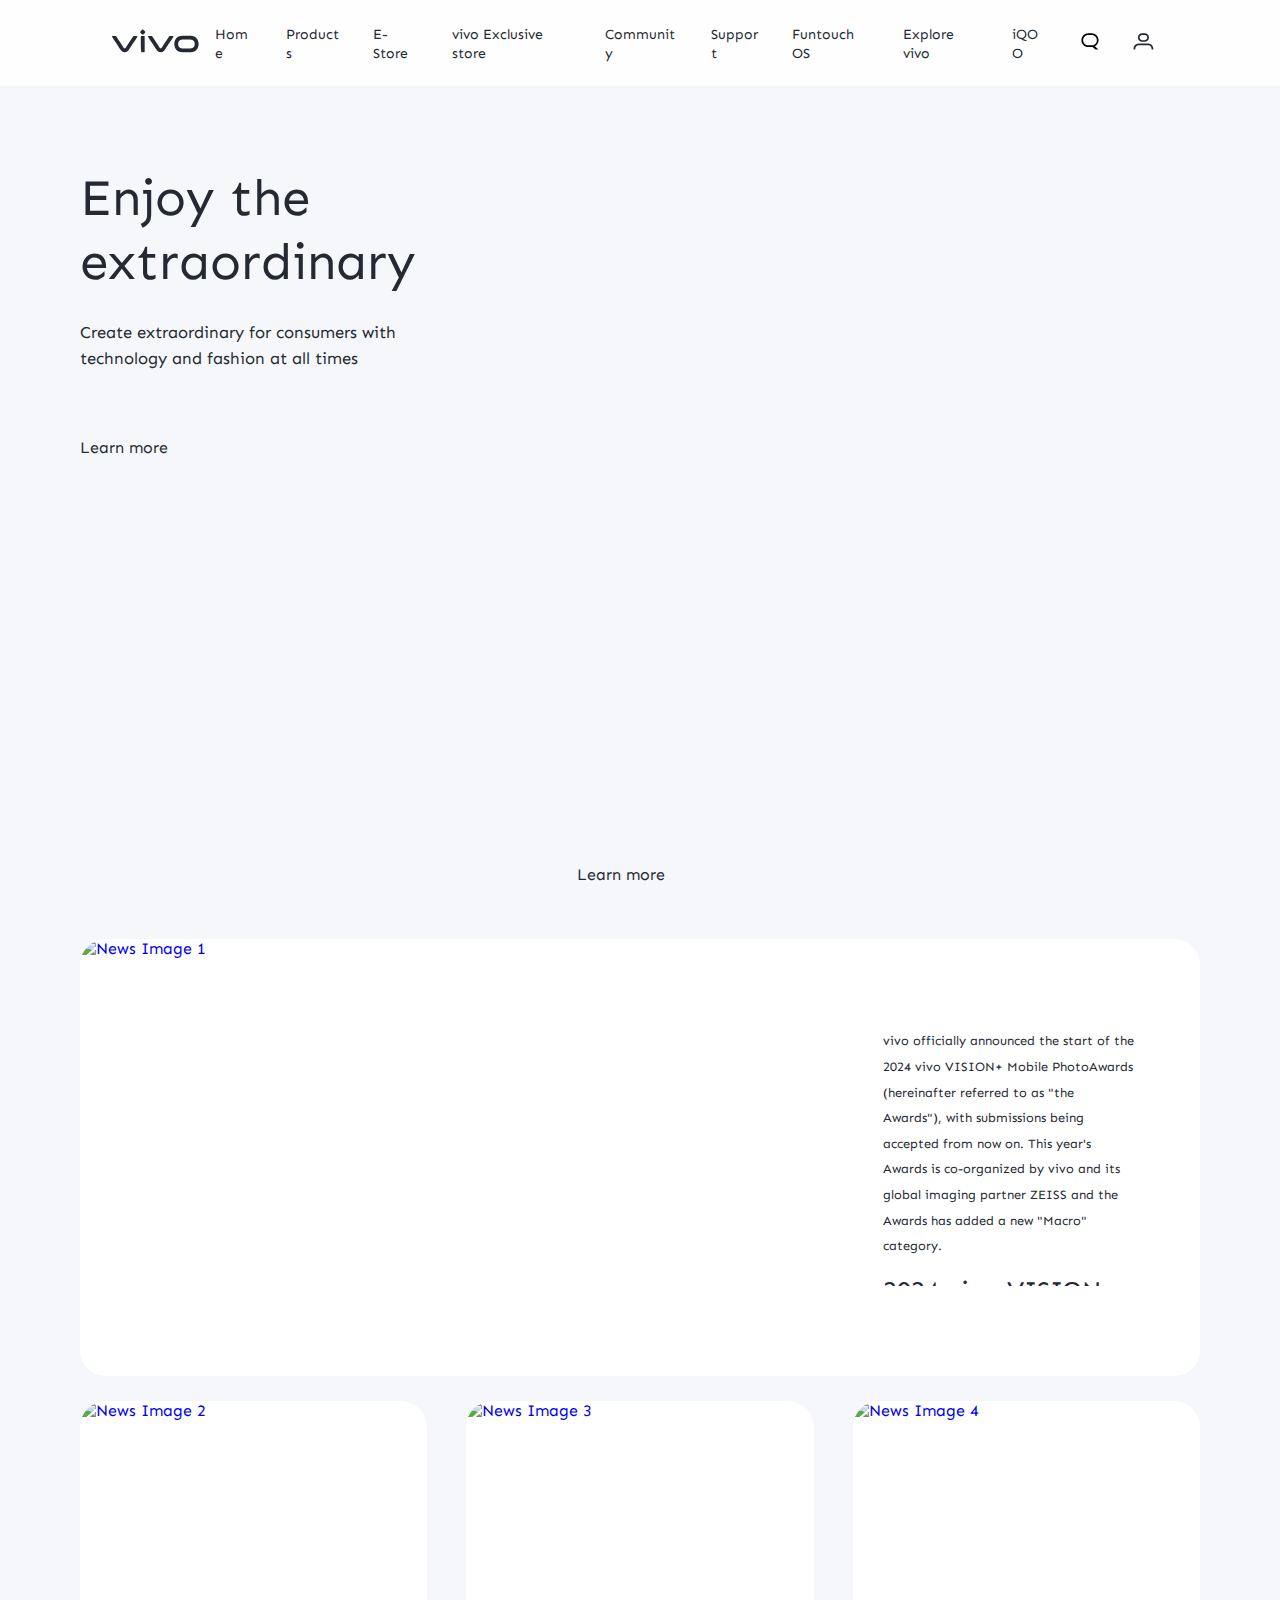
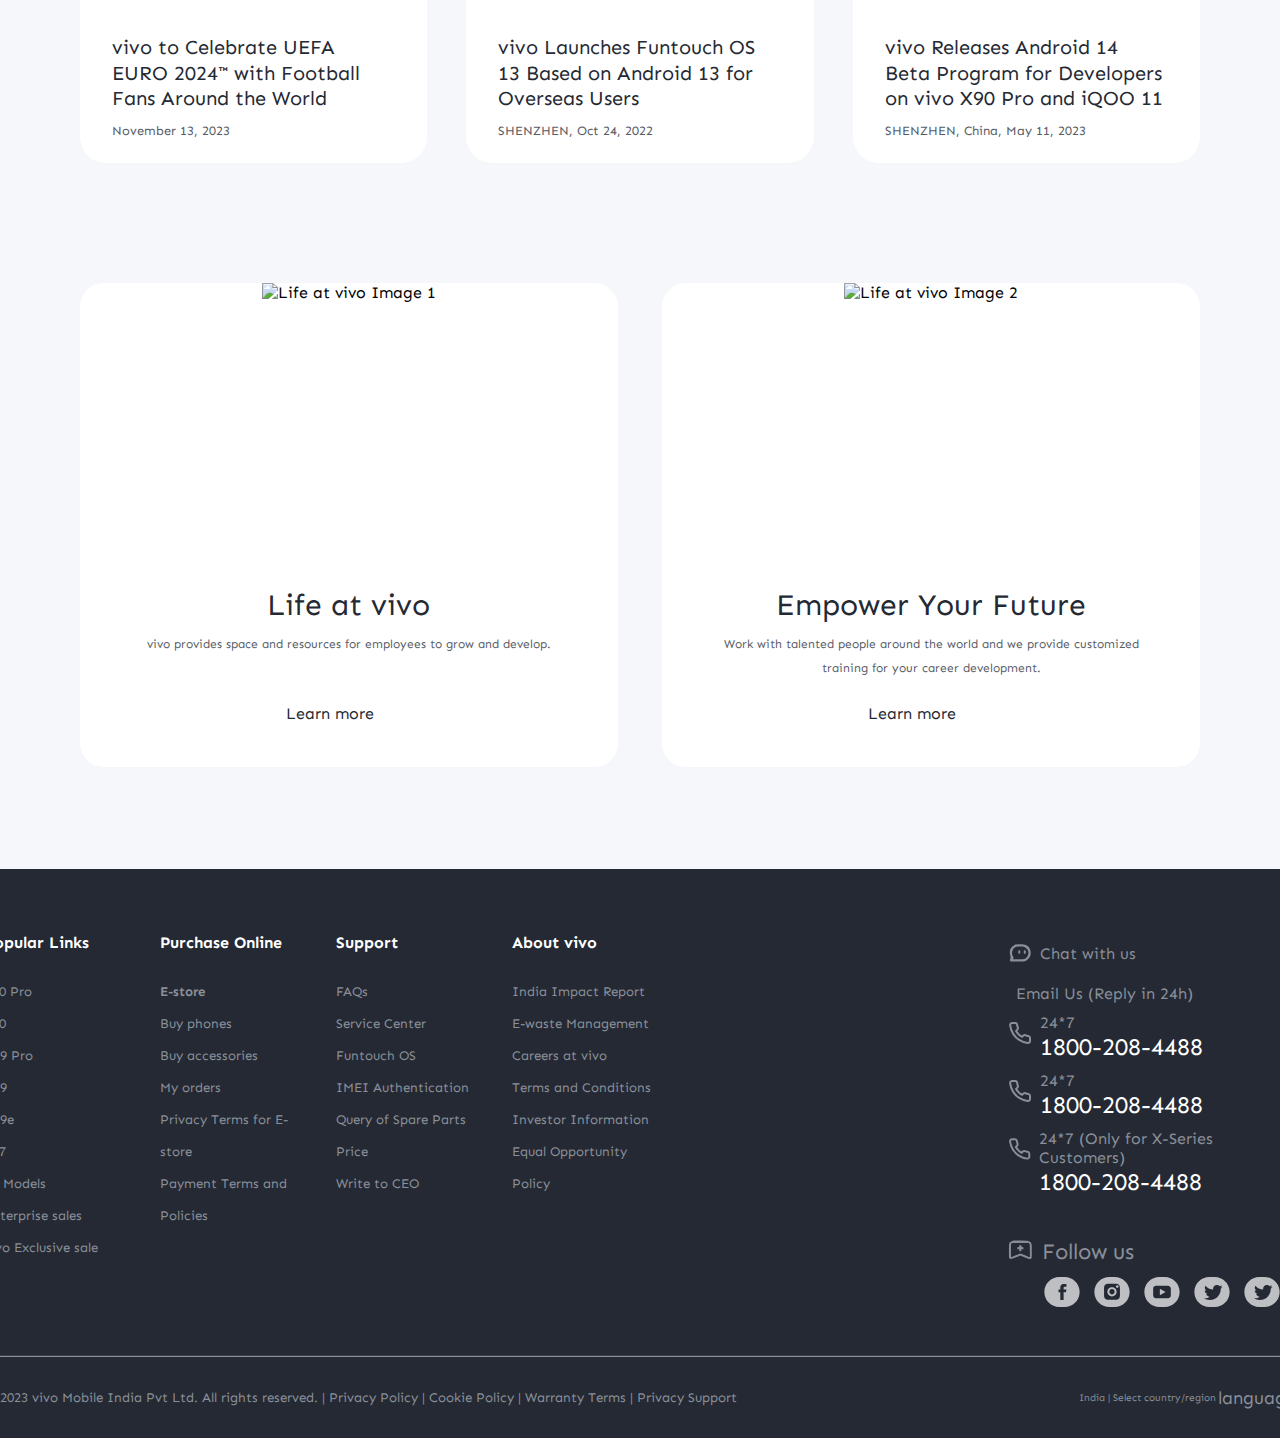
==== commit 5b827562: "Update index.html" ====
--- a/suvansh/index.html
+++ b/suvansh/index.html
@@ -17,112 +17,102 @@
 </head>
 
 <body>
-  <!-- nav-common-start-->
-  <nav class="navbar">
-    <div class="logo-div">
-      <a href><svg
-          width="72"
-          height="24"
-          viewBox="0 0 103 28"
-          version="1.1"
-          xmlns="http://www.w3.org/2000/svg"
-          xmlns:xlink="http://www.w3.org/1999/xlink">
-          <path
-            id="common-path"
-            class="vep-wap-logo-path"
-            d="M92.1201187,22.7773568 L83.3531521,22.7773568 C78.4247857,22.7773568 77.9864276,18.7356293 77.9864276,17.5007165 C77.9864276,16.2658037 78.4247857,12.2240763 83.3531521,12.2240763 L92.1201187,12.2240763 C97.0484851,12.2240763 97.4868432,16.2658037 97.4868432,17.5007165 C97.4868432,18.7356293 97.0484851,22.7773568 92.1201187,22.7773568 M92.1201187,7.77940186 L83.3531521,7.77940186 C74.2419976,7.77940186 73.4316287,15.2256518 73.4316287,17.5007165 C73.4316287,19.7759758 74.2419976,27.2222258 83.3531521,27.2222258 L92.1201187,27.2222258 C101.231468,27.2222258 102.041837,19.7759758 102.041837,17.5007165 C102.041837,15.2256518 101.231468,7.77940186 92.1201187,7.77940186"
-            fill="#242933"></path>
-          <path
-            id="common-path"
-            class="vep-wap-logo-path"
-            d="M71.6722232,8.23532926 L68.8307758,8.23532926 C67.6137631,8.23532926 67.362967,8.44312615 66.8934784,9.13947923 C66.4241842,9.83602688 58.2963682,22.2443033 58.2963682,22.2443033 C58.0372058,22.6258479 57.7622835,22.7801391 57.4200413,22.7801391 C57.0779936,22.7801391 56.8028767,22.6258479 56.5437143,22.2443033 C56.5437143,22.2443033 48.4158983,9.83602688 47.9466042,9.13947923 C47.4771155,8.44312615 47.2263194,8.23532926 46.0095013,8.23532926 L43.1678593,8.23532926 C42.5139217,8.23532926 42.2146786,8.74664971 42.6257973,9.37101323 C43.0369161,9.99537674 52.3331032,24.1107786 52.3331032,24.1107786 C53.8394361,26.3265005 54.9449623,27.2222841 57.4200413,27.2222841 C59.8951202,27.2222841 61.0008409,26.3265005 62.5073684,24.1107786 C62.5073684,24.1107786 71.8031664,9.99537674 72.2142852,9.37101323 C72.6254039,8.74664971 72.3263554,8.23532926 71.6722232,8.23532926"
-            fill="#242933"></path>
-          <path
-            id="common-path"
-            class="vep-wap-logo-path"
-            d="M33.9316764,9.43928657 C33.9316764,8.57716293 34.273335,8.2353098 35.1354586,8.2353098 L37.2832769,8.2353098 C38.1454005,8.2353098 38.4872537,8.57716293 38.4872537,9.43928657 L38.4872537,26.0182879 C38.4872537,26.8804115 38.1454005,27.2222647 37.2832769,27.2222647 L35.1354586,27.2222647 C34.273335,26.8804115 33.9316764,26.0182879 33.9316764,9.43928657 L33.9316764,9.43928657 Z"
-            fill="#242933"></path>
-          <path
-            id="common-path"
-            class="vep-wap-logo-path"
-            d="M29.2512459,8.23532926 L26.4097985,8.23532926 C25.1925912,8.23532926 24.9417952,8.44312615 24.4723065,9.13947923 C24.0030124,9.83602688 15.8753909,22.2443033 15.8753909,22.2443033 C15.6160339,22.6256534 15.3411116,22.7801391 14.9988694,22.7801391 C14.6566271,22.7801391 14.3817048,22.6256534 14.1225424,22.2443033 C14.1225424,22.2443033 5.9947264,9.83602688 5.52543229,9.13947923 C5.05613818,8.44312615 4.80514754,8.23532926 3.5883294,8.23532926 L0.746492834,8.23532926 C0.0162852061,8.23532926 -0.206687867,8.74664971 0.204625463,9.37101323 C0.615744226,9.99537674 9.91193135,24.1107786 9.91193135,24.1107786 C11.4180697,26.3265005 12.5237904,27.2222841 14.9988694,27.2222841 C17.4741429,27.2222841 18.5796691,26.3265005 20.0861965,24.1107786 C20.0861965,24.1107786 29.3821891,9.99537674 29.7931133,9.37101323 C30.2044266,8.74664971 29.9814536,8.23532926 29.2512459,8.23532926"
-            fill="#242933"></path>
-          <path
-            id="common-path"
-            class="vep-wap-logo-path"
-            d="M33.7359621,4.43800671 C33.0359123,3.73815144 33.0359123,3.18324812 33.7359621,2.48319828 L35.231983,0.987177377 C35.9318383,0.287127538 36.4869362,0.287127538 37.1867914,0.986982811 L38.6830069,2.48319828 C39.3828622,3.18324812 39.3828622,3.73815144 38.6830069,4.43800671 L37.1867914,5.93422218 C36.4869362,6.63427202 35.9318383,6.63427202 35.231983,5.93422218 L33.7359621,4.43800671 Z"
-            fill="#242933"></path>
-        </svg>
-      </a>
-    </div>
-    <div class="sectionids">
-      <ul class="sectionids-ul">
-<<<<<<< HEAD
-        <li><a href="../index.html">Home</a></li>
-<<<<<<< HEAD
-        <li><a href="products.html">Products</a></li>
-=======
->>>>>>> 7c93c05c3db75f59382f20cd50e160024374c603
-=======
-        <li><a href="index.html">Home</a></li>
->>>>>>> a757526c0f9a6b9eab68d510dab47db81143c32b
-        <li><a href="../Abhijeet/vivoProduct.html">Products</a></li>
-        <li><a href="../Srijan/e-store.html">E-Store</a></li>
-        <li><a href="../01Muzammil/vivo-exclusive-store/vivo-exclusive.html">vivo Exclusive store</a></li>
-        <li><a href="community.html">Community</a></li>
-        <li><a href="../krishna/support.html">Support</a></li>
-        <li><a href="funtouch-os.html">Funtouch OS</a></li>
-        <li><a href="../suvansh/index.html">Explore vivo</a></li>
-        <li><a href="index.html">iQOO</a></li>
-      </ul>
-    </div>
-    <div class="icon-div">
-      <ul>
-        <li>
-          <a href></a><svg
-            width="28"
-            height="28"
-            viewBox="0 0 28 28"
+ <!-- nav-common-start-->
+    <nav class="navbar">
+      <div class="logo-div">
+        <a href><svg
+            width="72"
+            height="24"
+            viewBox="0 0 103 28"
             version="1.1"
             xmlns="http://www.w3.org/2000/svg"
             xmlns:xlink="http://www.w3.org/1999/xlink">
             <path
               id="common-path"
-              d="M16,5 C20.418278,5 24,8.581722 24,13 C24,16.0803917 22.2590043,18.7541521 19.7073223,20.0909719 L23.0905984,23.3102362 C23.2506305,23.4625276 23.2569056,23.7157158 23.1046142,23.875748 C23.0291106,23.9550893 22.9243759,24 22.8148504,24 L20.6539141,24 C20.3972737,24 20.150457,23.9013297 19.9645442,23.7244095 L17.0320536,20.9340435 C16.6941842,20.9775607 16.3497126,21 16,21 L12,21 C7.581722,21 4,17.418278 4,13 C4,8.581722 7.581722,5 12,5 L16,5 Z M16,7 L12,7 C8.6862915,7 6,9.6862915 6,13 C6,16.3137085 8.6862915,19 12,19 L16,19 C19.3137085,19 22,16.3137085 22,13 C22,9.6862915 19.3137085,7 16,7 Z"></path>
+              class="vep-wap-logo-path"
+              d="M92.1201187,22.7773568 L83.3531521,22.7773568 C78.4247857,22.7773568 77.9864276,18.7356293 77.9864276,17.5007165 C77.9864276,16.2658037 78.4247857,12.2240763 83.3531521,12.2240763 L92.1201187,12.2240763 C97.0484851,12.2240763 97.4868432,16.2658037 97.4868432,17.5007165 C97.4868432,18.7356293 97.0484851,22.7773568 92.1201187,22.7773568 M92.1201187,7.77940186 L83.3531521,7.77940186 C74.2419976,7.77940186 73.4316287,15.2256518 73.4316287,17.5007165 C73.4316287,19.7759758 74.2419976,27.2222258 83.3531521,27.2222258 L92.1201187,27.2222258 C101.231468,27.2222258 102.041837,19.7759758 102.041837,17.5007165 C102.041837,15.2256518 101.231468,7.77940186 92.1201187,7.77940186"
+              fill="#242933"></path>
+            <path
+              id="common-path"
+              class="vep-wap-logo-path"
+              d="M71.6722232,8.23532926 L68.8307758,8.23532926 C67.6137631,8.23532926 67.362967,8.44312615 66.8934784,9.13947923 C66.4241842,9.83602688 58.2963682,22.2443033 58.2963682,22.2443033 C58.0372058,22.6258479 57.7622835,22.7801391 57.4200413,22.7801391 C57.0779936,22.7801391 56.8028767,22.6258479 56.5437143,22.2443033 C56.5437143,22.2443033 48.4158983,9.83602688 47.9466042,9.13947923 C47.4771155,8.44312615 47.2263194,8.23532926 46.0095013,8.23532926 L43.1678593,8.23532926 C42.5139217,8.23532926 42.2146786,8.74664971 42.6257973,9.37101323 C43.0369161,9.99537674 52.3331032,24.1107786 52.3331032,24.1107786 C53.8394361,26.3265005 54.9449623,27.2222841 57.4200413,27.2222841 C59.8951202,27.2222841 61.0008409,26.3265005 62.5073684,24.1107786 C62.5073684,24.1107786 71.8031664,9.99537674 72.2142852,9.37101323 C72.6254039,8.74664971 72.3263554,8.23532926 71.6722232,8.23532926"
+              fill="#242933"></path>
+            <path
+              id="common-path"
+              class="vep-wap-logo-path"
+              d="M33.9316764,9.43928657 C33.9316764,8.57716293 34.273335,8.2353098 35.1354586,8.2353098 L37.2832769,8.2353098 C38.1454005,8.2353098 38.4872537,8.57716293 38.4872537,9.43928657 L38.4872537,26.0182879 C38.4872537,26.8804115 38.1454005,27.2222647 37.2832769,27.2222647 L35.1354586,27.2222647 C34.273335,26.8804115 33.9316764,26.0182879 33.9316764,9.43928657 L33.9316764,9.43928657 Z"
+              fill="#242933"></path>
+            <path
+              id="common-path"
+              class="vep-wap-logo-path"
+              d="M29.2512459,8.23532926 L26.4097985,8.23532926 C25.1925912,8.23532926 24.9417952,8.44312615 24.4723065,9.13947923 C24.0030124,9.83602688 15.8753909,22.2443033 15.8753909,22.2443033 C15.6160339,22.6256534 15.3411116,22.7801391 14.9988694,22.7801391 C14.6566271,22.7801391 14.3817048,22.6256534 14.1225424,22.2443033 C14.1225424,22.2443033 5.9947264,9.83602688 5.52543229,9.13947923 C5.05613818,8.44312615 4.80514754,8.23532926 3.5883294,8.23532926 L0.746492834,8.23532926 C0.0162852061,8.23532926 -0.206687867,8.74664971 0.204625463,9.37101323 C0.615744226,9.99537674 9.91193135,24.1107786 9.91193135,24.1107786 C11.4180697,26.3265005 12.5237904,27.2222841 14.9988694,27.2222841 C17.4741429,27.2222841 18.5796691,26.3265005 20.0861965,24.1107786 C20.0861965,24.1107786 29.3821891,9.99537674 29.7931133,9.37101323 C30.2044266,8.74664971 29.9814536,8.23532926 29.2512459,8.23532926"
+              fill="#242933"></path>
+            <path
+              id="common-path"
+              class="vep-wap-logo-path"
+              d="M33.7359621,4.43800671 C33.0359123,3.73815144 33.0359123,3.18324812 33.7359621,2.48319828 L35.231983,0.987177377 C35.9318383,0.287127538 36.4869362,0.287127538 37.1867914,0.986982811 L38.6830069,2.48319828 C39.3828622,3.18324812 39.3828622,3.73815144 38.6830069,4.43800671 L37.1867914,5.93422218 C36.4869362,6.63427202 35.9318383,6.63427202 35.231983,5.93422218 L33.7359621,4.43800671 Z"
+              fill="#242933"></path>
           </svg>
-        </li>
-        <li>
-          <a href><svg
-              xmlns="http://www.w3.org/2000/svg"
+        </a>
+      </div>
+      <div class="sectionids">
+        <ul class="sectionids-ul">
+          <li><a href="index.html">Home</a></li>
+          <li><a href="./Abhijeet/vivoProduct.html">Products</a></li>
+          <li><a href="./srijan/e-store.html">E-Store</a></li>
+          <li><a href="./01Muzammil/vivo-exclusive-store/vivo-exclusive.html">vivo Exclusive store</a></li>
+          <li><a href="community.html">Community</a></li>
+          <li><a href="./krishna/support.html">Support</a></li>
+          <li><a href="funtouch-os.html">Funtouch OS</a></li>
+          <li><a href="./suvansh/index.html">Explore vivo</a></li>
+          <li><a href="index.html">iQOO</a></li>
+        </ul>
+      </div>
+      <div class="icon-div">
+        <ul>
+          <li>
+            <a href></a><svg
               width="28"
               height="28"
-              viewBox="0 0 28 28">
-              <g
-                id="common-path"
-                transform="translate(3.000000, 5.000000)"
-                fill="#242933"
-                fill-rule="nonzero">
-                <g transform="translate(0.000000, 12.000000)">
+              viewBox="0 0 28 28"
+              version="1.1"
+              xmlns="http://www.w3.org/2000/svg"
+              xmlns:xlink="http://www.w3.org/1999/xlink">
+              <path
+                id="common-path"
+                d="M16,5 C20.418278,5 24,8.581722 24,13 C24,16.0803917 22.2590043,18.7541521 19.7073223,20.0909719 L23.0905984,23.3102362 C23.2506305,23.4625276 23.2569056,23.7157158 23.1046142,23.875748 C23.0291106,23.9550893 22.9243759,24 22.8148504,24 L20.6539141,24 C20.3972737,24 20.150457,23.9013297 19.9645442,23.7244095 L17.0320536,20.9340435 C16.6941842,20.9775607 16.3497126,21 16,21 L12,21 C7.581722,21 4,17.418278 4,13 C4,8.581722 7.581722,5 12,5 L16,5 Z M16,7 L12,7 C8.6862915,7 6,9.6862915 6,13 C6,16.3137085 8.6862915,19 12,19 L16,19 C19.3137085,19 22,16.3137085 22,13 C22,9.6862915 19.3137085,7 16,7 Z"></path>
+            </svg>
+          </li>
+          <li>
+            <a href><svg
+                xmlns="http://www.w3.org/2000/svg"
+                width="28"
+                height="28"
+                viewBox="0 0 28 28">
+                <g
+                  id="common-path"
+                  transform="translate(3.000000, 5.000000)"
+                  fill="#242933"
+                  fill-rule="nonzero">
+                  <g transform="translate(0.000000, 12.000000)">
+                    <path
+                      id="common-path"
+                      d="M5.77506174,0.00413847206 L6,0 L17,0 C20.2383969,0 22.8775718,2.56557489 22.9958615,5.77506174 L23,6 L23,6.5 C23,6.77614237 22.7761424,7 22.5,7 L21.5,7 C21.2238576,7 21,6.77614237 21,6.5 L21,6 C21,3.85780461 19.3160315,2.10892112 17.1996403,2.00489531 L17,2 L6,2 C3.85780461,2 2.10892112,3.68396847 2.00489531,5.80035966 L2,6 L2,6.5 C2,6.77614237 1.77614237,7 1.5,7 L0.5,7 C0.223857625,7 3.38176876e-17,6.77614237 0,6.5 L0,6 C0,2.76160306 2.56557489,0.122428238 5.77506174,0.00413847206 Z"></path>
+                  </g>
                   <path
                     id="common-path"
-                    d="M5.77506174,0.00413847206 L6,0 L17,0 C20.2383969,0 22.8775718,2.56557489 22.9958615,5.77506174 L23,6 L23,6.5 C23,6.77614237 22.7761424,7 22.5,7 L21.5,7 C21.2238576,7 21,6.77614237 21,6.5 L21,6 C21,3.85780461 19.3160315,2.10892112 17.1996403,2.00489531 L17,2 L6,2 C3.85780461,2 2.10892112,3.68396847 2.00489531,5.80035966 L2,6 L2,6.5 C2,6.77614237 1.77614237,7 1.5,7 L0.5,7 C0.223857625,7 3.38176876e-17,6.77614237 0,6.5 L0,6 C0,2.76160306 2.56557489,0.122428238 5.77506174,0.00413847206 Z"></path>
+                    d="M13.002,0 C15.7634237,0 18.002,2.23857625 18.002,5 C18.002,7.76142375 15.7634237,10 13.002,10 L10.002,10 C7.24057625,10 5.002,7.76142375 5.002,5 C5.002,2.23857625 7.24057625,0 10.002,0 L13.002,0 Z M13.002,2 L10.002,2 C8.34514575,2 7.002,3.34314575 7.002,5 C7.002,6.59768088 8.25091996,7.90366088 9.82572721,7.99490731 L10.002,8 L13.002,8 C14.6588542,8 16.002,6.65685425 16.002,5 C16.002,3.40231912 14.75308,2.09633912 13.1782728,2.00509269 L13.002,2 Z"></path>
                 </g>
-                <path
-                  id="common-path"
-                  d="M13.002,0 C15.7634237,0 18.002,2.23857625 18.002,5 C18.002,7.76142375 15.7634237,10 13.002,10 L10.002,10 C7.24057625,10 5.002,7.76142375 5.002,5 C5.002,2.23857625 7.24057625,0 10.002,0 L13.002,0 Z M13.002,2 L10.002,2 C8.34514575,2 7.002,3.34314575 7.002,5 C7.002,6.59768088 8.25091996,7.90366088 9.82572721,7.99490731 L10.002,8 L13.002,8 C14.6588542,8 16.002,6.65685425 16.002,5 C16.002,3.40231912 14.75308,2.09633912 13.1782728,2.00509269 L13.002,2 Z"></path>
-              </g>
-            </svg></a>
-        </li>
-      </ul>
-    </div>
-    <div class="bars-icons">
-      <i class="fa-solid fa-bars"></i>
-    </div>
-  </nav>
-<<<<<<< HEAD
-=======
-  <!-- nav-common-end -->
->>>>>>> 7c93c05c3db75f59382f20cd50e160024374c603
+              </svg></a>
+          </li>
+        </ul>
+      </div>
+      <div class="bars-icons">
+        <i class="fa-solid fa-bars"></i>
+      </div>
+    </nav>
+    <!-- nav-common-end -->
+
   <!-- Main content container with about class -->
   <div class="about content">
     <!-- Top Section -->
@@ -599,4 +589,4 @@
   </footer>
 </body>
 
-</html>+</html>
